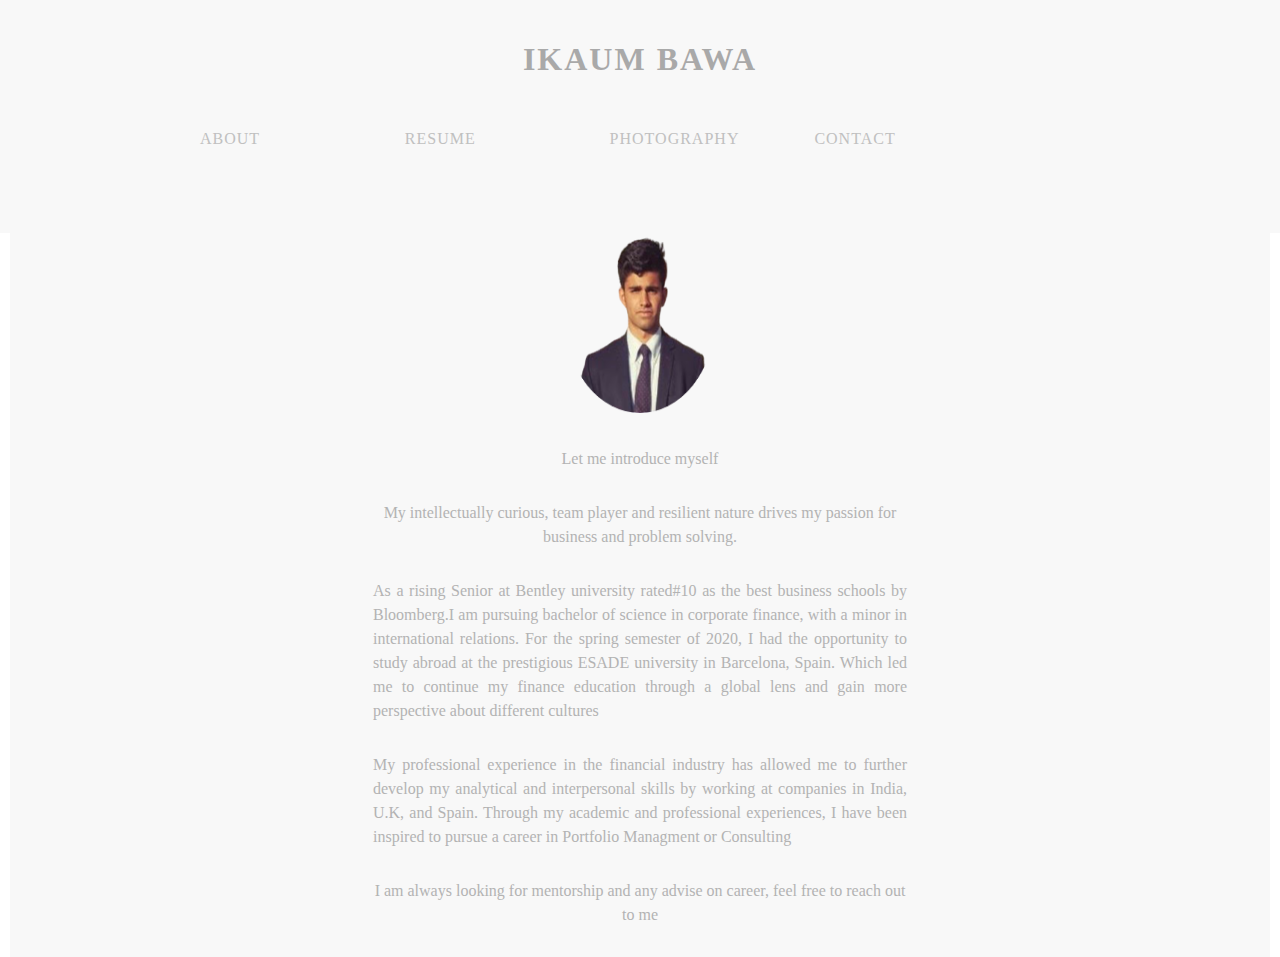
==== index.html @ ea3fe740 "Update index.html" ====
<!doctype html>
<html>
<head>
<meta charset="utf-8">
<meta http-equiv="X-UA-Compatible" content="IE=edge">
<meta name="viewport" content="width=device-width, user-scalable=no, initial-scale=1.0, maximum-scale=1.0, minimum-scale=1.0"/>
<link rel="stylesheet" href="https://cdnjs.cloudflare.com/ajax/libs/font-awesome/4.7.0/css/font-awesome.min.css">
 <script src="menu.js" type="text/javascript"></script>

<title>Ikaum Bawa | Welcome</title>
<link rel="stylesheet" href="multiColumnTemplate.css"> 
<!-- HTML5 shim and Respond.js for IE8 support of HTML5 elements and media queries -->
<!-- WARNING: Respond.js doesn't work if you view the page via file:// -->
<!--[if lt IE 9]>
      <script src="https://oss.maxcdn.com/html5shiv/3.7.2/html5shiv.min.js"></script>
      <script src="https://oss.maxcdn.com/respond/1.4.2/respond.min.js"></script>
    <![endif]-->
</head>
<body>
<div class="container">
  <header>
    <div class="primary_header">
      <h1 class="title" style="font-family:Verdana"> IKAUM BAWA</h1>
    </div>
    <nav class="secondary_header" id="menu">
      <ul>
       <li><a href="index.html">ABOUT</li>
        <li><a href="Ikaum Bawa.pdf" >RESUME</li>
        <li><a href="photography.html">PHOTOGRAPHY</li>
        <li><a href="contact.html" >CONTACT</li>
      </ul>
    </nav>
  </header>
  <section>
    <h2 class="noDisplay">Main Content</h2>
    <article class="left_article">
      <center>
      <img src="IMG-02-.png" alt="Ikaum" width="150" height="190">
      </center>
      <center>
          <p style="text-align:center">Let me introduce myself</p>
      </center>
      <p style="text-align:center">My intellectually curious, team player and resilient nature drives my passion for business and problem solving.</P>

<P>As a rising Senior at Bentley university rated#10 as the best business schools by Bloomberg.I am pursuing bachelor of science in corporate finance, with a minor in international relations. For the spring semester of 2020, I had the opportunity to study abroad at the prestigious ESADE university in Barcelona, Spain. Which led me to continue my finance education through a global lens and gain more perspective about different cultures</P>

<P>My professional experience in the financial industry has allowed me to further develop my analytical and interpersonal skills by working  at companies in India, U.K, and Spain. Through my academic and professional experiences, I have been inspired to pursue a career in Portfolio Managment or Consulting</P>

        <P style="text-align:center">I am always looking for mentorship and any advise on career, feel free to reach out to me </p>
    </article>
    <aside class="right_article"> </aside>
  </section>

</body>
</html>
---- multiColumnTemplate.css ----
@charset "UTF-8";


.menu_bar {
    display: ;
}

header nav ul {
    overflow: hidden;
    list-style:none;
}


header nav ul li a {
    color: #C0C0C0;
    padding:0px;
	padding-left: 200px;
    display: block;
    text-decoration: none;
}

header nav ul li a:hover {
    background: #F8F8F8
}

section {
    padding: 10px;
}

@media screen  and (max-width:800px) {
    header nav {
        width:80%;
        height:100%;
        margin:0;
    }
	
header nav ul li {
    display: block;
    float: none;
    border-bottom:1px solid rgba(255,255,255, .3);
}



}

 /* Add a black background color to the top navigation */
.topnav {
  background-color: #333;
  overflow: hidden;
}

/* Style the links inside the navigation bar */
.topnav a {
  float: left;
  display: block;
  color: #C0C0C0;
  text-align: center;
  padding: 14px 16px;
  text-decoration: none;
  font-size: 19px;
}

/* Change the color of links on hover */
.topnav a:hover {
  background-color: #F8F8F8;
  color: black;
}

/* Add an active class to highlight the current page */
.topnav a.active {
  background-color: #F8F8F8;
  color: white;
}

/* Hide the link that should open and close the topnav on small screens */
.topnav .icon {
  display: none;
} 


 /* When the screen is less than 600 pixels wide, hide all links, except for the first one ("Home"). Show the link that contains should open and close the topnav (.icon) */
@media screen and (max-width: 600px) {
  .topnav a:not(:first-child) {display: none;}
  .topnav a.icon {
    float: right;
    display: block;
}
  
}

/* The "responsive" class is added to the topnav with JavaScript when the user clicks on the icon. This class makes the topnav look good on small screens (display the links vertically instead of horizontally) */
@media screen and (max-width: 600px) {
  .topnav.responsive {position: relative;}
  .topnav.responsive a.icon {
    position: absolute;
    right: 0;
    top: 0;
  }
  .topnav.responsive a {
    float: none;
    display: block;
    text-align: left;
  }
} 
.container {
    background-color: #F8F8F8;
    width: 100%;
    margin-left: auto;
    margin-right: auto;
    border-bottom-width: 0px;
    padding-left: 0px;
    padding-top: 20px;
    padding-right: 0px;
    padding-bottom: 0px;
}
.row {
    width: 100%;
    margin-top: 0px;
    margin-right: 0px;
    margin-bottom: 0px;
    margin-left: 0px;
    padding-top: 0px;
    padding-right: 0px;
    padding-bottom: 0px;
    padding-left: 0px;
    display: inline-block
}
.row.blockDisplay {
    display: block;
}
.column_half {
    width: 50%;
    float: left;
    margin-top: 0px;
}
.columns {
    width: 25%;
    float: left;
    font-family: "Source Sans Pro";
    color: #F8F8F8;
    line-height: 24px;
    padding-top: 10px;
    padding-bottom: 10px;
    text-align: justify;
    margin-top: 15px;
    margin-bottom: 15px;
    padding-left: 0px;
    padding-right: 0px;
    margin-left: 0px;
    margin-right: 0px;
}
.row .columns p {
    padding-left: 10%;
    padding-right: 10%;
}
.container .columns h4 {
    text-align: center;
    color: #A9A9A9;
}

.secondary_header {
    width: 100%;
    padding-top: 30px;
    padding-bottom: 50px;
    background-color: #F8F8F8;
    clear: left;
}
.container .secondary_header ul {
    margin-top: 0%;
    margin-right: auto;
    margin-bottom: 0px;
    margin-left: auto;
    padding-top: 0px;
    padding-right: 0px;
    padding-bottom: 15px;
    padding-left: 0px;
    width: 100%;
}
.secondary_header ul li {
    list-style: none;
    float: left;
    margin-right: auto;
    margin-top: 0px;
    font-family: "Source Sans Pro";
    font-weight: normal;
    color: ;
    letter-spacing: 1px;
    margin-left: auto;
    text-align: center;
    width: 16%;
    transition: all 0.3s linear;
}
.secondary_header ul li:hover {
    color: #717070;
}
.left_article {
    background-color: #F8F8F8;
    width: 100%;
    float: left;
    font-family: "Source Sans Pro";
    color: 	#A9A9A9;
    padding-bottom: 15px;
}
.noDisplay {
    display: none;
}
.container .left_article h3 {
    padding-left: 5%;
    padding-right: 5%;
    margin-top: 1%;
    color: #7170;
    font-weight: bold;
    text-transform: uppercase;
}
.container .left_article p {
    padding-left: 5%;
    padding-right: 5%;
    text-align: justify;
    line-height: 24px;
    margin-top: 30px;
    margin-bottom: 15px;
    color: #B3B3B3;
}
.right_article {
    width: 40%;
    float: left;
    background-color: #F8F8F8
}
.container .right_article ul {
    margin-top: 0px;
    margin-right: 0px;
    margin-bottom: 0px;
    margin-left: 0px;
    padding-top: 0px;
    padding-right: 0px;
    padding-bottom: 0px;
    padding-left: 0px;
}
.right_article ul li {
    font-family: "Source Sans Pro";
    list-style: none;
    text-align: center;
    background-color: #F8F8F8;
    width: 90%;
    margin-left: auto;
    margin-right: auto;
    margin-top: 10px;
    margin-bottom: 10px;
    padding-top: 15px;
    padding-bottom: 15px;
    color: #F8F8F8;
    font-weight: bold;
    border-radius: 0px;
    transition: all 0.3s linear;
    border-left: 5px solid #717070;
}
.right_article ul li:hover {
    background-color: #717070;
    cursor: pointer;
}
.footer {
    background-color: #717070;
}
.title {
    font-weight: bold;
    font-style: normal;
    font-family: "Source Sans Pro";
    text-align: center;
    color: 	#A9A9A9;
    letter-spacing: 2px;
}
.placeholder {
    /* [disabled]max-width: 400px;
*/
    /* [disabled]max-height: 200px;
*/
    width: 100%;
    padding-top: 30px;
    /* [disabled]padding-left: 19px;
*/
    padding-bottom: 30px;
    height: 100%;
}
.left_half {
    background-color: #52BAD5;
}
.container .column_half.left_half h2 {
    color: #FFFFFF;
    font-family: "Source Sans Pro";
    text-align: center;
}
.right_half {
    background-color: 	#A9A9A9;
    color: #FFFFFF;
    font-family: "Source Sans Pro";
    text-align: center;
    font-weight: bold;
}
.column_title {
    padding-top: 25px;
    padding-bottom: 25px;
}
.copyright {
    text-align: center;
    background-color: #717070;
    color: #FFFFFF;
    text-transform: uppercase;
    font-weight: lighter;
    letter-spacing: 2px;
    border-top-width: 2px;
    font-family: "Source Sans Pro";
}
body {
    margin-top: 0px;
    margin-right: 0px;
    margin-bottom: 0px;
    margin-left: 0px;
}
p {
            margin-left: 300px;
    margin-right:300px;
}
@media (max-width: 320px) {
.secondary_header ul li {
    float: none;
    margin-top: 28px;
    margin-left: 0px;
    width: 100%;
    height:100%
}
.container .secondary_header ul {
    margin-top: 0px;
    margin-right: 0px;
    margin-bottom: 0px;
    margin-left: 0px;
    padding-top: 0px;
    padding-right: 0px;
    padding-bottom: 0px;
    padding-left: 0px;
    height: auto;
    width: 100%;
    text-align: center;
}
.secondary_header {
    margin-top: 0px;
    margin-right: 0px;
    margin-bottom: 0px;
    margin-left: 0px;
    padding-top: 1px;
    padding-bottom: 40px;
}
.left_article {
    width: 100%;
    height: auto;
}
.right_article {
    width: 100%;
    height: auto;
}
.placeholder {
    width: 100%;
    margin-top: 22PX;
    margin-right: 0px;
    margin-bottom: 22PX;
    margin-left: 0px;
    padding-top: 0px;
    padding-right: 0px;
    padding-bottom: 0px;
    padding-left: 0px;
    max-width: 400px;
    max-height: 200px;
    height: auto;
}
.columns {
    width: 100%;
    margin-top: 0px;
    margin-right: 0px;
    margin-bottom: 0px;
    margin-left: 0px;
    padding-top: 0PX;
    padding-right: 0PX;
    padding-bottom: 0PX;
    padding-left: 0PX;
}
.columns p {
    padding-left: 10px;
    padding-right: 10px;
}
.column_half.left_half {
    width: 100%;
}
.column_half.right_half {
    width: 100%;
}
.copyright {
    padding-top: 25px;
    padding-bottom: 0px;
    margin-bottom: 0px;
}
.container .left_article h3 {
    margin-top: 30px;
}
.social .social_icon img {
    width: 80%;
}
.container .secondary_header {
}
}

@media (min-width: 321px) and (max-width: 600px) {
.secondary_header ul li {
    float: none;
    margin-top: 28px;
    margin-left: 0px;
    width: 100%;
}
.container .secondary_header ul {
    margin-top: 0px;
    margin-right: 0px;
    margin-bottom: 0px;
    margin-left: 0px;
    padding-top: 0px;
    padding-right: 0px;
    padding-bottom: 0px;
    padding-left: 0px;
    height: auto;
    width: 100%;
    text-align: center;
}
.secondary_header {
    margin-top: 0px;
    margin-right: 0px;
    margin-bottom: 0px;
    margin-left: 0px;
    padding-top: 1px;
    padding-bottom: 40px;
}
.left_article {
    width: 100%;
    height: auto;
}
.right_article {
    width: 100%;
    height: auto;
    padding-bottom: 25px;
}
.placeholder {
    margin-top: 0px;
    margin-right: 0px;
    margin-bottom: 0px;
    margin-left: 0px;
    padding-top: 0px;
    padding-right: 0px;
    padding-bottom: 0px;
    padding-left: 0px;
    width: 100%;
    max-width: 100%;
    height: auto;
    max-height: 100%;
}
.columns {
    width: 100%;
    margin-top: 6px;
    margin-right: 0px;
    margin-bottom: 6px;
    margin-left: 0px;
    padding-top: 0px;
    padding-right: 0px;
    padding-bottom: 0px;
    padding-left: 0px;
}
.columns p {
    padding-left: 14px;
    padding-right: 14px;
}
.column_half.left_half {
    width: 100%;
}
.column_half.right_half {
    width: 100%;
}
}


@media (min-width: 769px) and (max-width: 1000px) {
.secondary_header {
    overflow: auto;
    padding-top: 30px;
    padding-bottom: 30px;
}
.secondary_header ul li {
    margin-top: 10px;
    margin-right: 7%;
    margin-bottom: 10px;
    margin-left: 7%;
}
.left_article {
    height: auto;
}
.right_article {
    height: auto;
    padding-bottom: 27px;
}
.placeholder {
    width: 100%;
    margin-left: 0px;
    margin-right: 0px;
    padding-left: 0px;
    padding-right: 0px;
}
.columns {
    width: 50%;
    float: left;
    padding-left: 0px;
    padding-top: 0px;
    padding-right: 0px;
    padding-bottom: 0px;
}
.container .columns p {
    padding-left: 25px;
    padding-right: 25px;
}
}

@media (min-width: 1001px) {
}
.thumbnail {
    width: 100px;
    border-radius: 200px;
    height: 100px;
    margin-left: auto;
}
.thumbnail_align {
    text-align: center;
}
.social {
    text-align: center;
    margin-right: 0px;
    margin-bottom: 0px;
    margin-left: 0px;
    width: 100%;
    background-color: #414141;
    clear: both;
    overflow: auto;
}
.social_icon {
    width: 25%;
    text-align: center;
    float: left;
    transition: all 0.3s linear;
    line-height: 0px;
    padding-top: 7px;
}
.container .social .social_icon:hover {
    cursor: pointer;
    opacity: 0.5;
}
#menu {
}
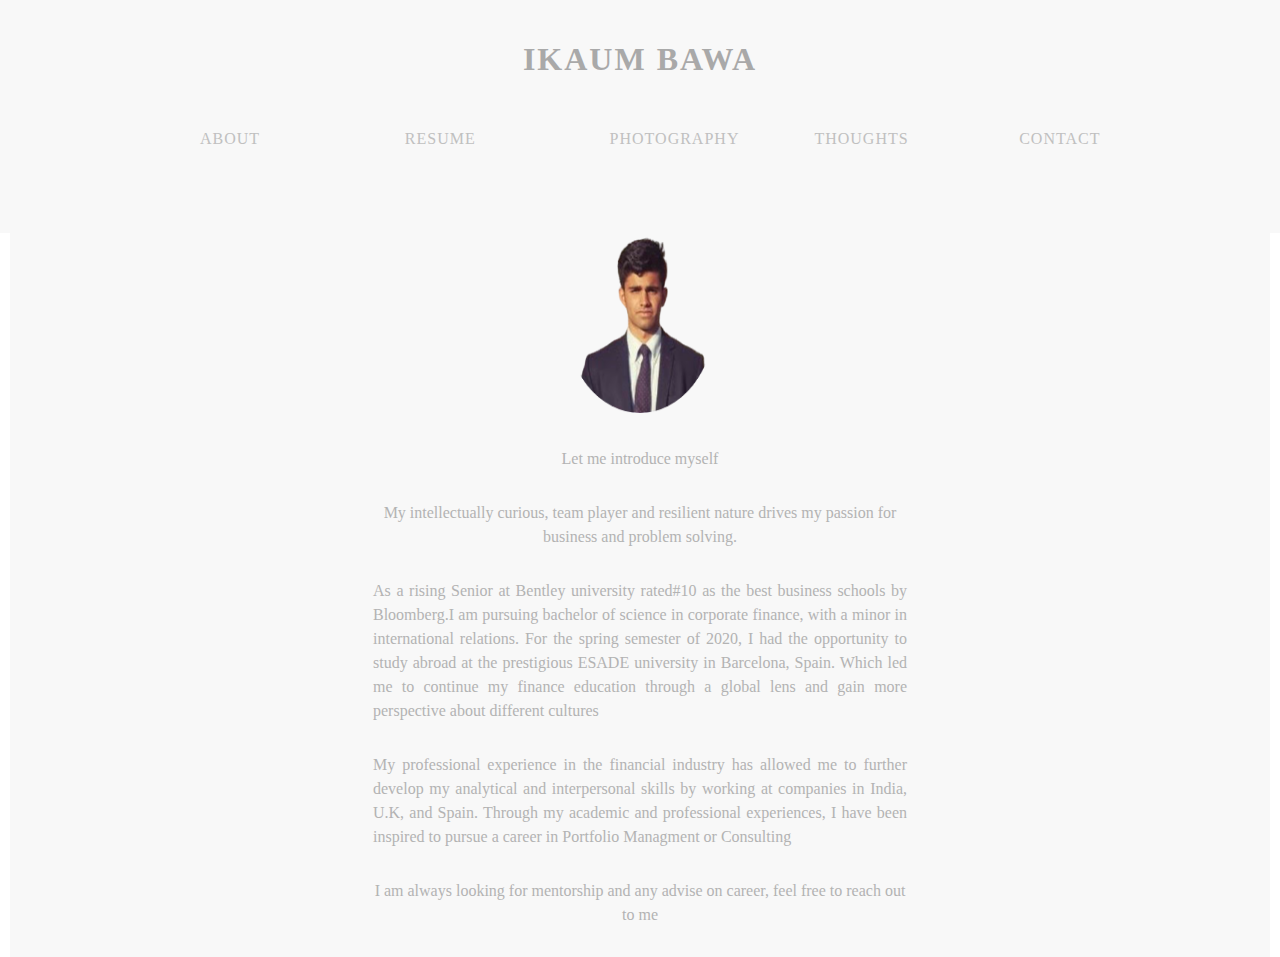
==== commit 5a2c1f56: "Update index.html" ====
--- a/index.html
+++ b/index.html
@@ -27,6 +27,7 @@
        <li><a href="index.html">ABOUT</li>
         <li><a href="Ikaum Bawa.pdf" >RESUME</li>
         <li><a href="photography.html">PHOTOGRAPHY</li>
+          <li><a href="thoughts.html" >THOUGHTS</li>
         <li><a href="contact.html" >CONTACT</li>
       </ul>
     </nav>
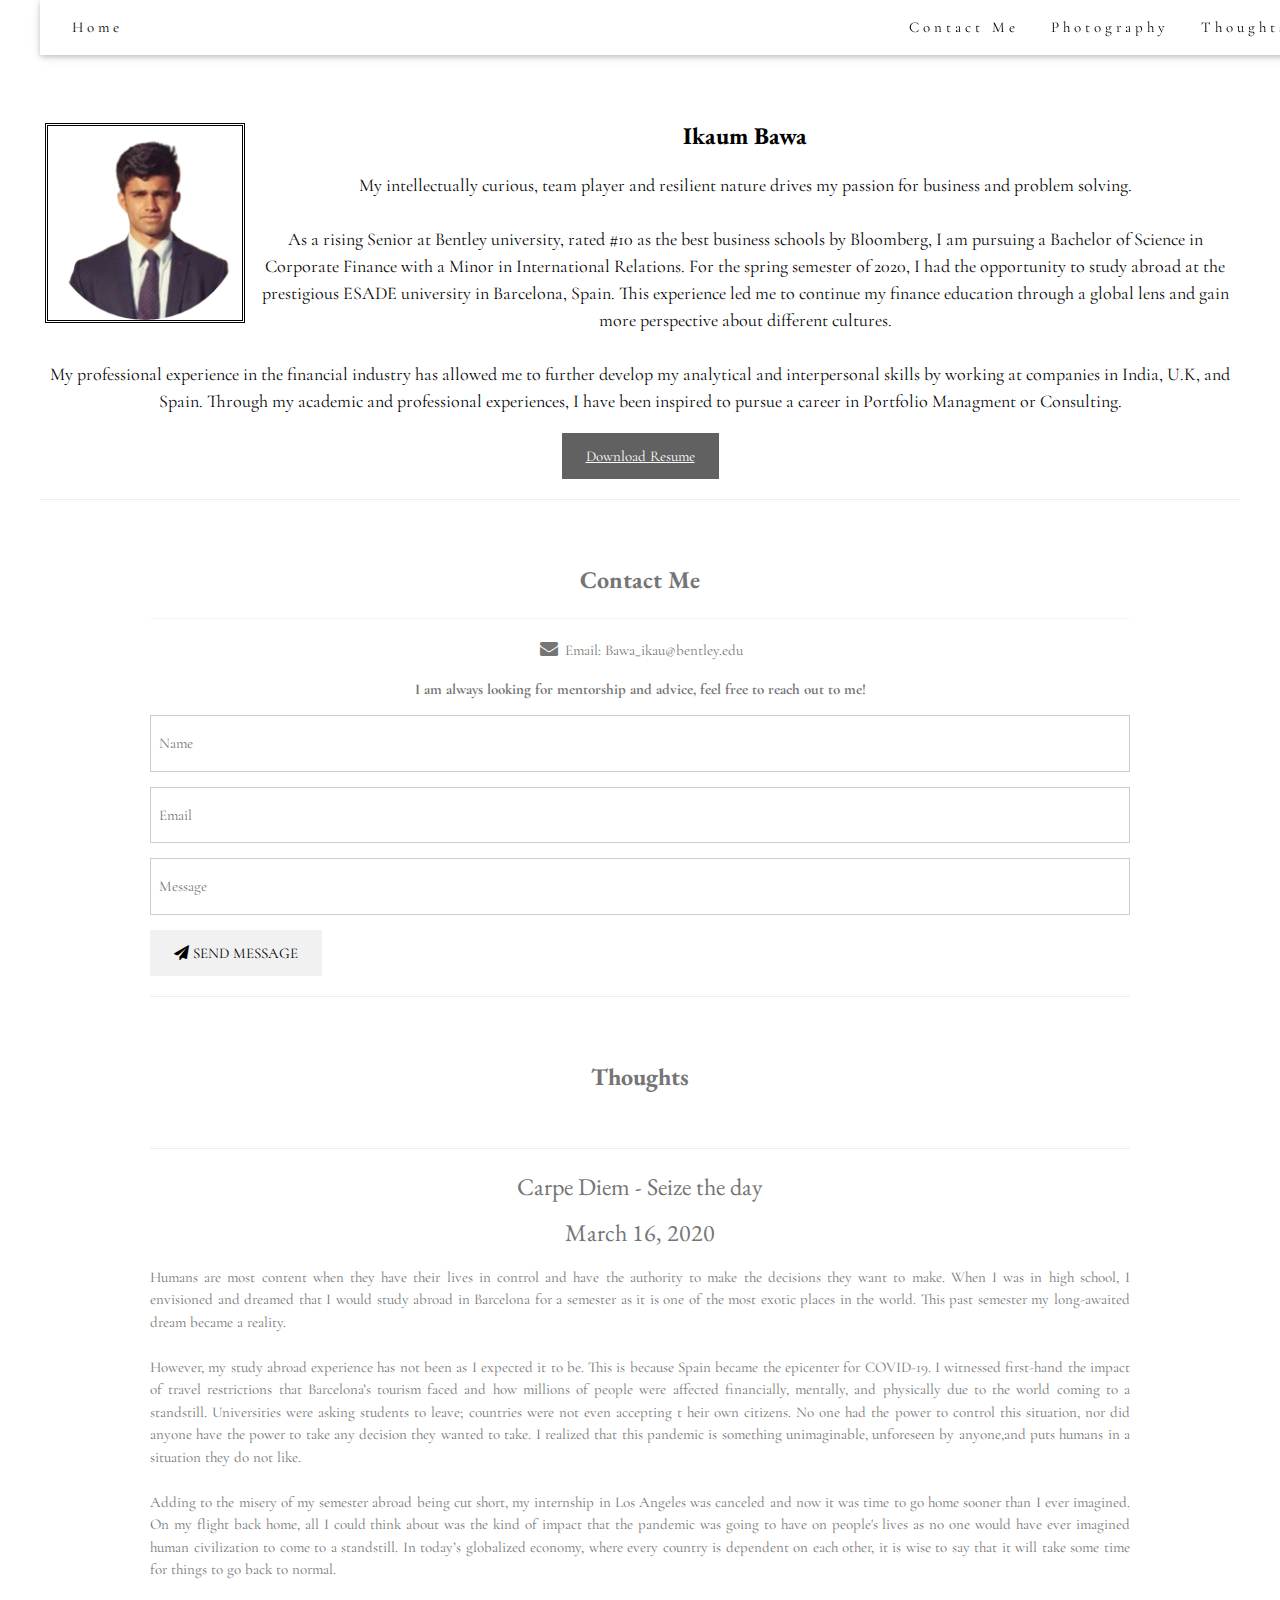
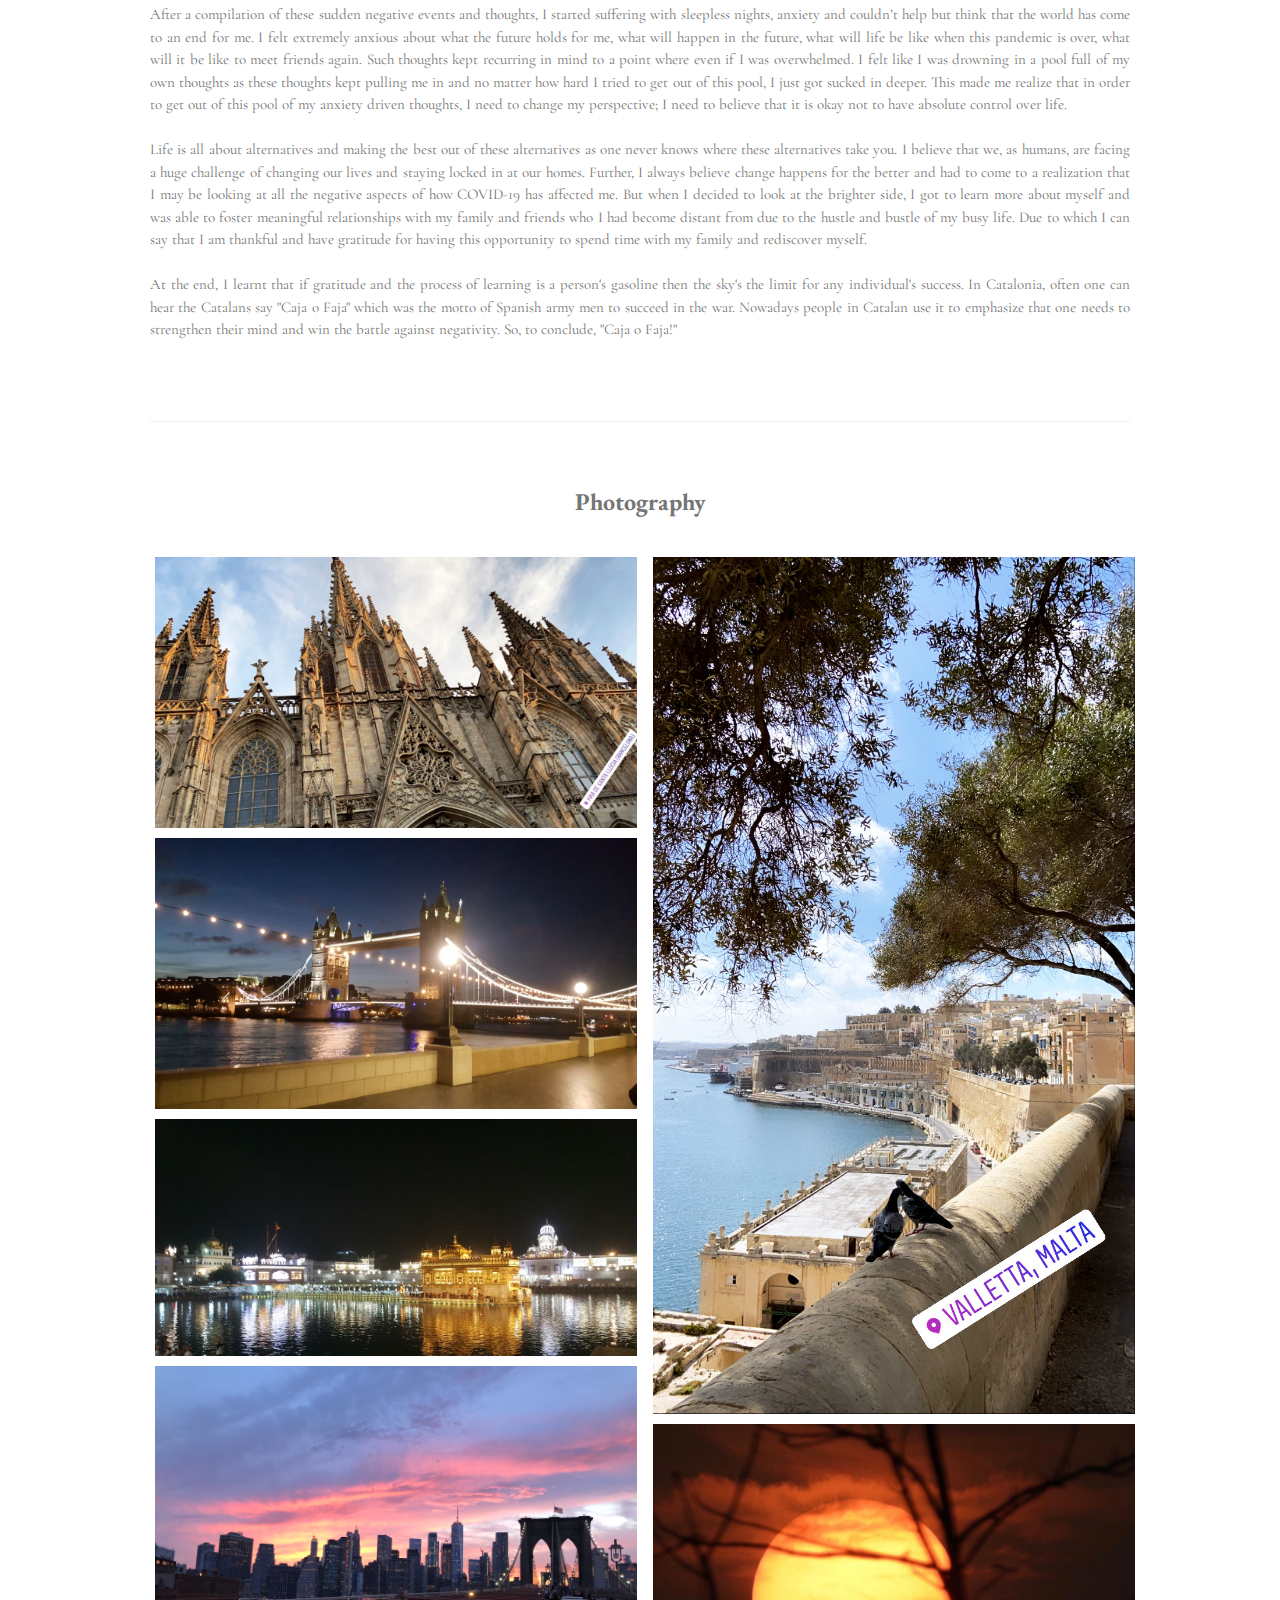
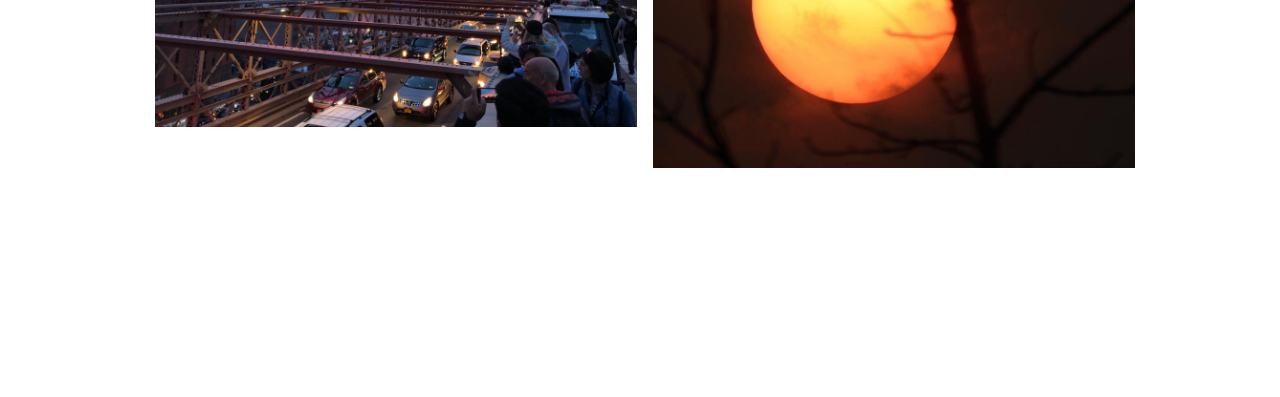
==== commit 086bd92e: "Add files via upload" ====
--- a/index.html
+++ b/index.html
@@ -1,56 +1,181 @@
-<!doctype html>
+﻿<!DOCTYPE html>
 <html>
-<head>
-<meta charset="utf-8">
-<meta http-equiv="X-UA-Compatible" content="IE=edge">
-<meta name="viewport" content="width=device-width, user-scalable=no, initial-scale=1.0, maximum-scale=1.0, minimum-scale=1.0"/>
+<title>Ikaum Bawa</title>
+<meta charset="UTF-8">
+<meta name="viewport" content="width=device-width, initial-scale=1">
+<link rel="stylesheet" href="w3.css">
+<link href="images/Profile.png" rel="shortcut icon" type="image/png">
+<link rel="stylesheet" href="font-awesome.min.css">
+<link href="https://fonts.googleapis.com/css?family=Amatic+SC|Cormorant+Garamond|EB+Garamond|Nanum+Myeongjo|Simonetta&display=swap" rel="stylesheet">
+<link rel="stylesheet" href="https://www.w3schools.com/w3css/4/w3.css">
 <link rel="stylesheet" href="https://cdnjs.cloudflare.com/ajax/libs/font-awesome/4.7.0/css/font-awesome.min.css">
  <script src="menu.js" type="text/javascript"></script>
 
-<title>Ikaum Bawa | Welcome</title>
-<link rel="stylesheet" href="multiColumnTemplate.css"> 
-<!-- HTML5 shim and Respond.js for IE8 support of HTML5 elements and media queries -->
-<!-- WARNING: Respond.js doesn't work if you view the page via file:// -->
-<!--[if lt IE 9]>
-      <script src="https://oss.maxcdn.com/html5shiv/3.7.2/html5shiv.min.js"></script>
-      <script src="https://oss.maxcdn.com/respond/1.4.2/respond.min.js"></script>
-    <![endif]-->
-</head>
+<style>
+	body {
+	font-family: 'Cormorant Garamond', serif;
+}
+	h1,h2,h3,h4,h5,h6  {
+	font-family: 'EB Garamond', serif;
+	font-size:x-large;
+} 
+ 
+body, html {
+  height: 100%;
+  margin: 0;
+  font: 400 15px/1.8 
+  color: #777;
+  margin: 20px;
+  text-algn:center;
+}
+
+img { 
+  float: left;  
+  margin: 5px; 
+} 
+
+.text-center{
+	text-align:center;
+}
+
+.caption {
+  position: absolute;
+  left: 0;
+  top: 50%;
+  width: 100%;
+  text-align: center;
+  color: #000;
+}
+
+
+</style>
 <body>
-<div class="container">
-  <header>
-    <div class="primary_header">
-      <h1 class="title" style="font-family:Verdana"> IKAUM BAWA</h1>
+
+<!-- Navbar (sit on top) -->
+<div class="w3-top">
+  <div class="w3-bar w3-white w3-padding w3-card" style="letter-spacing:4px;">
+    <a href="#home" class="w3-bar-item w3-button">Home</a>
+    <!-- Right-sided navbar links. Hide them on small screens -->
+    <div class="w3-right w3-hide-small">
+      <a href="#contact" class="w3-bar-item w3-button">Contact Me</a>
+      <a href="#photography" class="w3-bar-item w3-button">Photography</a>
+      <a href="#thoughts" class="w3-bar-item w3-button">Thoughts</a>
+
     </div>
-    <nav class="secondary_header" id="menu">
-      <ul>
-       <li><a href="index.html">ABOUT</li>
-        <li><a href="Ikaum Bawa.pdf" >RESUME</li>
-        <li><a href="photography.html">PHOTOGRAPHY</li>
-          <li><a href="thoughts.html" >THOUGHTS</li>
-        <li><a href="contact.html" >CONTACT</li>
-      </ul>
-    </nav>
-  </header>
-  <section>
-    <h2 class="noDisplay">Main Content</h2>
-    <article class="left_article">
-      <center>
-      <img src="IMG-02-.png" alt="Ikaum" width="150" height="190">
-      </center>
-      <center>
-          <p style="text-align:center">Let me introduce myself</p>
-      </center>
-      <p style="text-align:center">My intellectually curious, team player and resilient nature drives my passion for business and problem solving.</P>
+  </div>
+</div>
 
-<P>As a rising Senior at Bentley university rated#10 as the best business schools by Bloomberg.I am pursuing bachelor of science in corporate finance, with a minor in international relations. For the spring semester of 2020, I had the opportunity to study abroad at the prestigious ESADE university in Barcelona, Spain. Which led me to continue my finance education through a global lens and gain more perspective about different cultures</P>
+<!-- Page content -->
 
-<P>My professional experience in the financial industry has allowed me to further develop my analytical and interpersonal skills by working  at companies in India, U.K, and Spain. Through my academic and professional experiences, I have been inspired to pursue a career in Portfolio Managment or Consulting</P>
+<!-- About Section -->
+<br><br><br>
+ <div class="square" id="home">
+ 		<div>
+     <img src="images/Profile.png" alt="Profile" width="200" height="200"
+     		style="border:3.5px solid black; border-style: double">
+    </div>
 
-        <P style="text-align:center">I am always looking for mentorship and any advise on career, feel free to reach out to me </p>
-    </article>
-    <aside class="right_article"> </aside>
-  </section>
+      <h3 style="text-align:center"> <b>Ikaum Bawa</b> </h3>
+      <p class="w3-large" style="text-align:center">My intellectually curious, team player and resilient nature drives my passion for business and problem solving.<br><br>
+		As a rising Senior at Bentley university, rated #10 as the best business schools by Bloomberg, I am pursuing a Bachelor of Science in Corporate Finance 
+		with a Minor in International Relations. For the spring semester of 2020, I had the opportunity to study abroad at the prestigious ESADE university in Barcelona, Spain. 
+		This experience led me to continue my finance education through a global lens and gain more perspective about different cultures. <br><br>
+		My professional experience in the financial industry has allowed me to further develop my analytical and interpersonal skills by working  at companies in India, U.K, 
+		and Spain. Through my academic and professional experiences, I have been inspired to pursue a career in Portfolio Managment or Consulting.</p>
+		</div>
+		<div class="text-center">
+		<button class="w3-button w3-dark-grey w3-padding-large">
+      		<a href="Resume.pdf">Download Resume</a>
+    	</button></div>
+    </div>
+  </div>
+  
+  <hr>
+  
+ <!-- Contact Section -->
+ 
+ <div class="w3-padding-32 w3-content w3-text-grey" id="contact" style="margin-bottom:64px">
+    <h2 style="text-align:center"> <b>Contact Me</b></h2>
+    <hr class="w3-opacity">
+    <div class="w3-section">
+      <p style="text-align:center"><i class="fa fa-envelope fa-fw w3-large"> </i> Email: Bawa_ikau@bentley.edu </p>
+    </div>
+    
+      <p style="text-align:center"> <b>I am always looking for mentorship and advice, feel free to reach out to me!</b></p>
+      <form action="mailto:bawa_ikau@bentley.edu" method="post" enctype="text/plain">
 
+      <p><input class="w3-input w3-padding-16 w3-border" type="text" placeholder="Name" required name="Name"></p>
+      <p><input class="w3-input w3-padding-16 w3-border" type="text" placeholder="Email" required name="Email"></p>
+      <p><input class="w3-input w3-padding-16 w3-border" type="text" placeholder="Message" required name="Message"></p>
+      <p>
+        <button class="w3-button w3-light-grey w3-padding-large" type="submit">
+          <i class="fa fa-paper-plane"></i> SEND MESSAGE
+        </button>
+      </p>
+    </form>	
+    
+<!-- Thoughts Section -->
+ 
+ <hr>
+  <div class="w3-padding-32 w3-content w3-text-grey" id="thoughts" style="margin-bottom:64px">
+    <h2 style="text-align:center"> <b>Thoughts</b></h2> <br>
+    <hr>
+
+ <h2 style="text-align:center">Carpe Diem - Seize the day </h2>
+			<h4 style="text-align:center"> March 16, 2020</h4>
+    
+ <p style="text-align:justify">Humans are most content when they have their lives in control and have the authority to make the decisions they want to make. 
+ When I was in high school, I envisioned and dreamed that I would study abroad in Barcelona for a semester as it is one of the most 
+ exotic places in the world. This past semester my long-awaited dream became a reality. <br><br>
+However, my study abroad experience has not been as I expected it to be. This is because Spain became the epicenter for COVID-19. 
+I witnessed first-hand the impact of travel restrictions that Barcelona’s tourism faced and how millions of people were affected financially, 
+mentally, and physically due to the world coming to a standstill. Universities were asking students to leave; countries were not even accepting t
+heir own citizens. No one had the power to control this situation, nor did anyone have the power to take any decision they wanted to take. I realized 
+that this pandemic is something unimaginable, unforeseen by anyone,and puts humans in a situation they do not like.  <br><br>
+Adding to the misery of my semester abroad being cut short, my internship in Los Angeles was canceled and now it was time to go home sooner than I ever 
+imagined. On my flight back home, all I could think about was the kind of impact that the pandemic was going to have on people's lives as no one would 
+have ever imagined human civilization to come to a standstill. In today’s globalized economy, where every country is dependent on each other, it is wise 
+to say that it will take some time for things to go back to normal.  <br><br>
+After a compilation of these sudden negative events and thoughts, I started suffering with sleepless nights, anxiety and couldn’t help but think that 
+the world has come to an end for me. I felt extremely anxious about what the future holds for me, what will happen in the future, what will life be like 
+when this pandemic is over, what will it be like to meet friends again. Such thoughts kept recurring in mind to a point where even if I was overwhelmed. 
+I felt like I was drowning in a pool full of my own thoughts as these thoughts kept pulling me in and no matter how hard I tried to get out of this pool, 
+I just got sucked in deeper. This made me realize that in order to get out of this pool of my anxiety driven thoughts, I need to change my perspective; I 
+need to believe that it is okay not to have absolute control over life.  <br><br>	  
+Life is all about alternatives and making the best out of these alternatives as one never knows where these alternatives take you. I believe that we, as humans, 
+are facing a huge challenge of changing our lives and staying locked in at our homes. Further, I always believe change happens for the better and had to come to 
+a realization that I may be looking at all the negative aspects of how COVID-19 has affected me. But when I decided to look at the brighter side, I got to learn 
+more about myself and was able to foster meaningful relationships with my family and friends who I had become distant from due to the hustle and bustle of my busy 
+life. Due to which I can say that I am thankful and have gratitude for having this opportunity to spend time with my family and rediscover myself.  <br><br>
+At the end, I learnt that if gratitude and the process of learning is a person's gasoline then the sky's the limit for any individual's success. In Catalonia, often 
+one can hear the Catalans say "Caja o Faja" which was the motto of Spanish army men to succeed in the war. Nowadays people in Catalan use it to emphasize that one needs 
+to strengthen their mind and win the battle against negativity. So, to conclude, "Caja o Faja!"</p> <br><br>
+
+
+ <!-- Photography Section -->
+ 
+ <hr>
+  <div class="w3-padding-32 w3-content w3-text-grey" id="photography" style="margin-bottom:64px">
+    <h2 style="text-align:center"> <b>Photography</b></h2> <br>
+
+    <!-- Grid for photos -->
+    <div class="w3-row-padding" style="margin:0 -16px">
+      <div class="w3-half">
+        <img src="images/cathedral.jpg" style="width:100%">
+        <img src="images/london.jfif" style="width:100%">
+        <img src="images/water.jfif" style="width:100%">
+		<img src="images/NY.jpg" style="width:100%">
+      </div>
+
+      <div class="w3-half">
+        <img src="images/malta.jpg" style="width:100%">
+        <img src="images/sun.jfif" style="width:100%">
+        
+      </div>
+    <!-- End photo grid -->
+    </div>
+    
+    
+ 
 </body>
-</html>
+</html>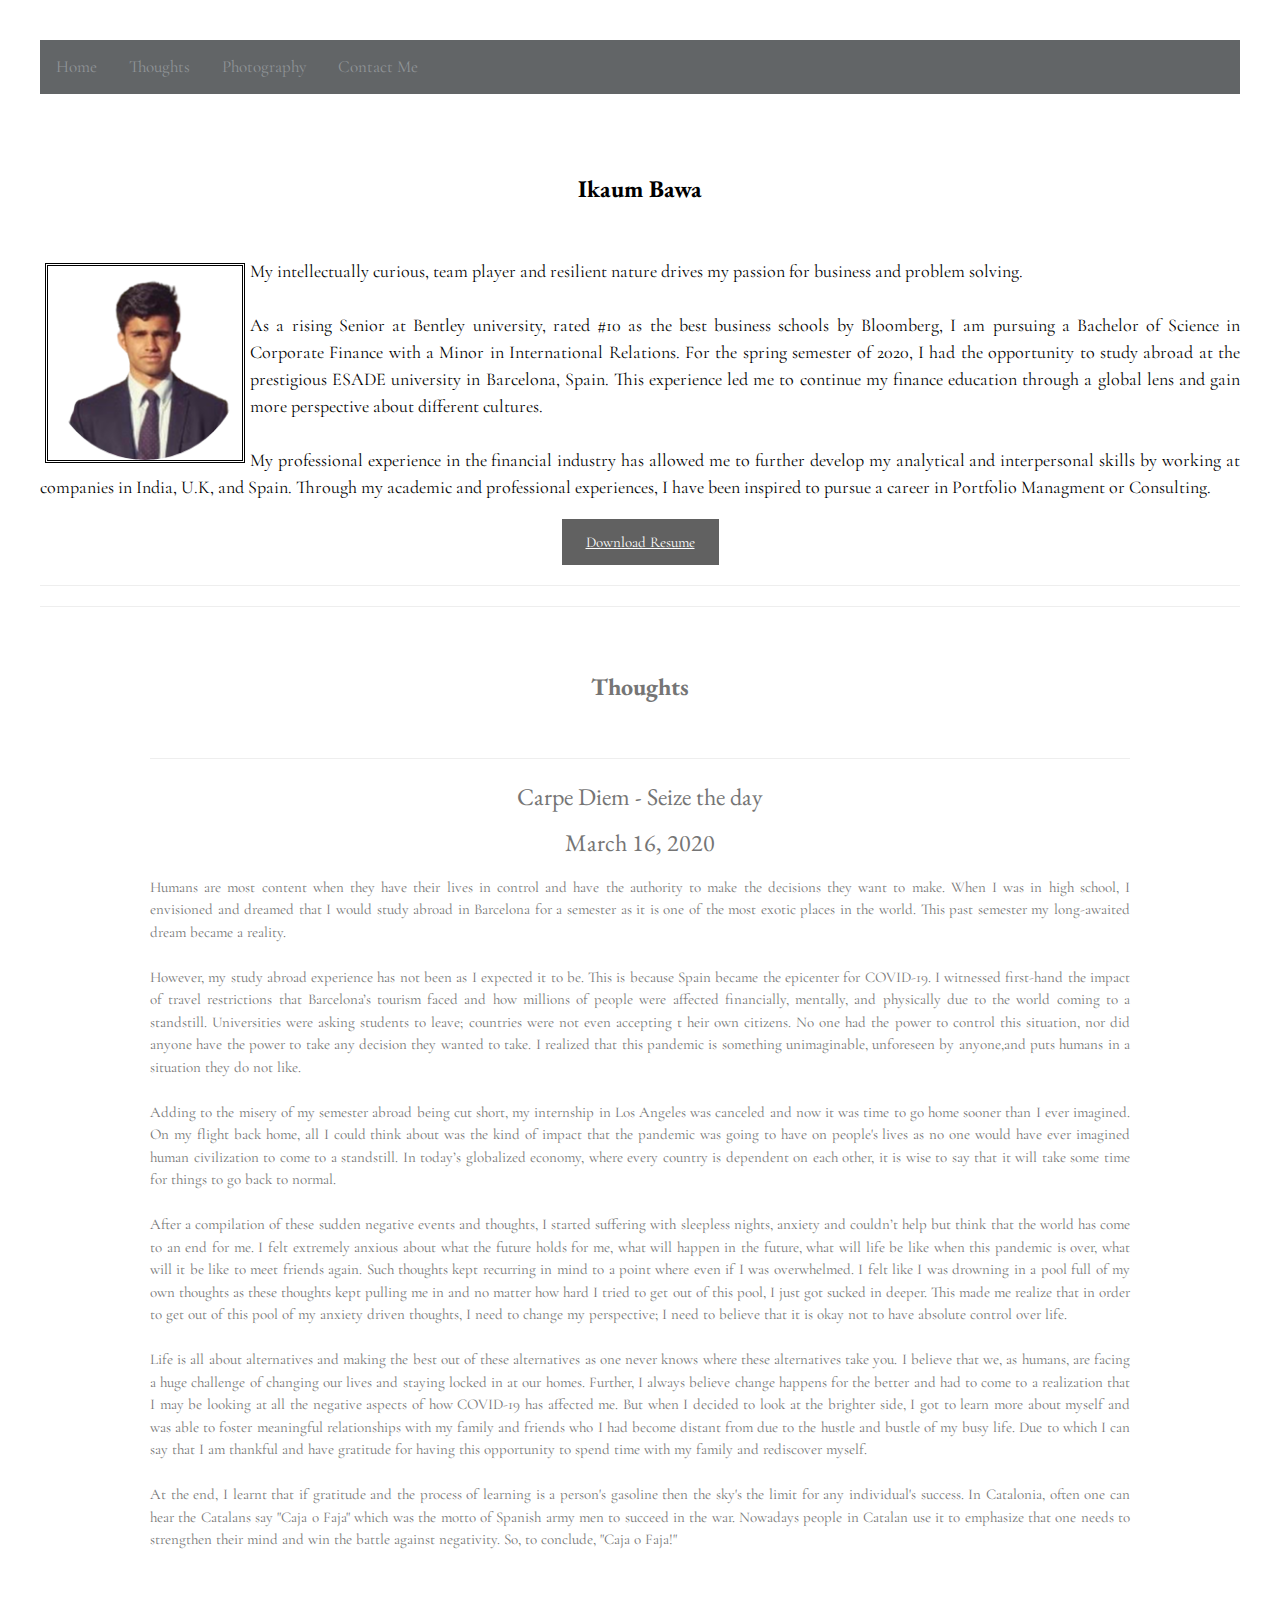
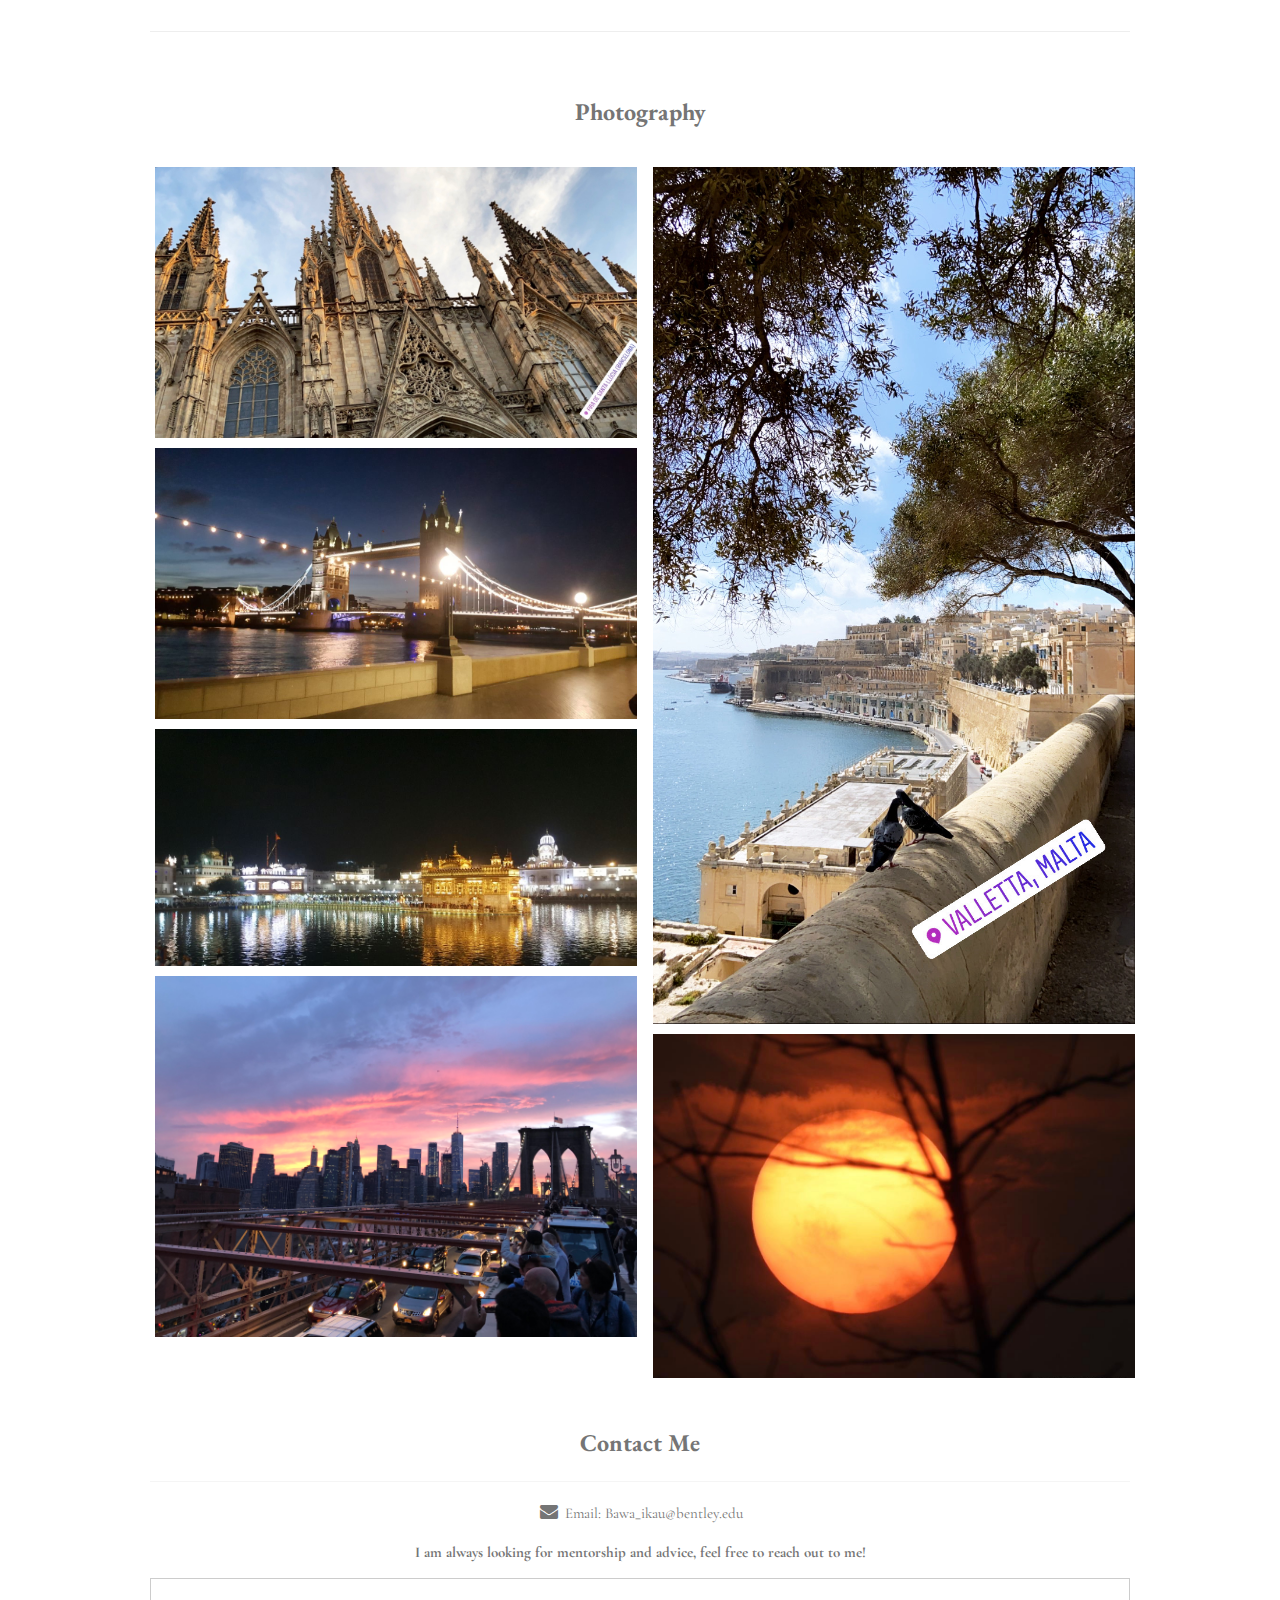
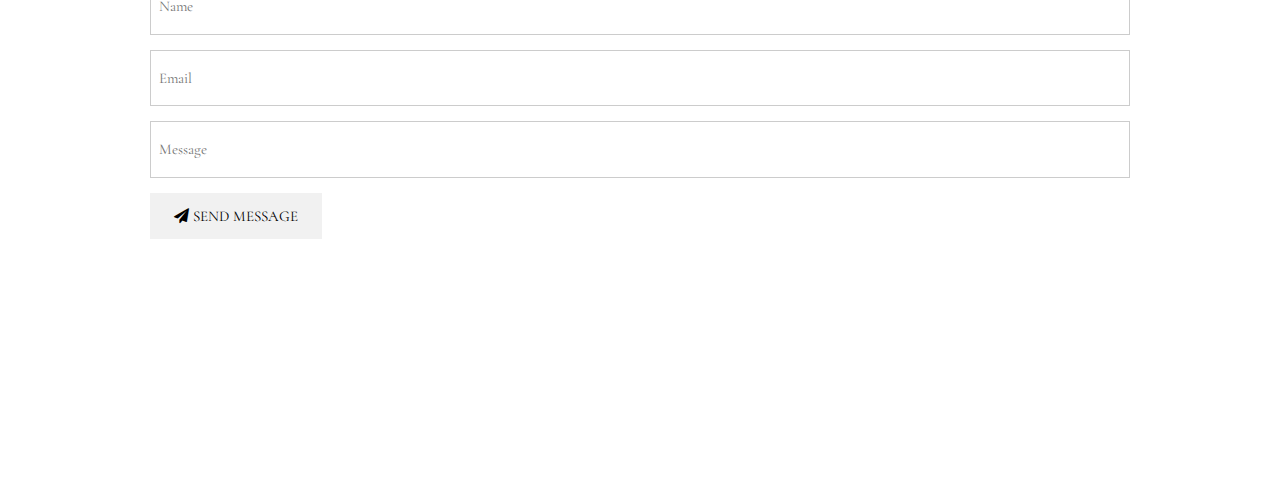
==== commit 579bf874: "Add files via upload" ====
--- a/index.html
+++ b/index.html
@@ -47,36 +47,195 @@
   color: #000;
 }
 
+.topnav {
+  overflow: hidden;
+  background-color: #626567;
+}
+
+.topnav a {
+  float: left;
+  display: block;
+  color: #909497;
+  text-align: center;
+  padding: 14px 16px;
+  text-decoration: none;
+  font-size: 17px;
+}
+
+.active {
+  background-color: #AAB7B8;
+  color: white;
+}
+
+.topnav .icon {
+  display: none;
+}
+
+.dropdown {
+  float: left;
+  overflow: hidden;
+}
+
+.dropdown .dropbtn {
+  font-size: 17px;    
+  border: none;
+  outline: none;
+  color: white;
+  padding: 14px 16px;
+  background-color: inherit;
+  font-family: inherit;
+  margin: 0;
+}
+
+.dropdown-content {
+  display: none;
+  position: absolute;
+  background-color: #909497;
+  min-width: 160px;
+  box-shadow: 0px 8px 16px 0px rgba(0,0,0,0.2);
+  z-index: 1;
+}
+
+.dropdown-content a {
+  float: none;
+  color: black;
+  padding: 12px 16px;
+  text-decoration: none;
+  display: block;
+  text-align: left;
+}
+
+.topnav a:hover, .dropdown:hover .dropbtn {
+  background-color: #555;
+  color: white;
+}
+
+.dropdown-content a:hover {
+  background-color: #ddd;
+  color: black;
+}
+
+.dropdown:hover .dropdown-content {
+  display: block;
+}
+
+@media screen and (max-width: 600px) {
+  .topnav a:not(:first-child), .dropdown .dropbtn {
+    display: none;
+  }
+  .topnav a.icon {
+    float: right;
+    display: block;
+  }
+}
+
+@media screen and (max-width: 600px) {
+  .topnav.responsive {position: relative;}
+  .topnav.responsive .icon {
+    position: absolute;
+    right: 0;
+    top: 0;
+  }
+  .topnav.responsive a {
+    float: none;
+    display: block;
+    text-align: left;
+  }
+  .topnav.responsive .dropdown {float: none;}
+  .topnav.responsive .dropdown-content {position: relative;}
+  .topnav.responsive .dropdown .dropbtn {
+    display: block;
+    width: 100%;
+    text-align: left;
+  }
+}
+
+#myBtn {
+  display: none;
+  position: fixed;
+  bottom: 20px;
+  right: 30px;
+  z-index: 99;
+  font-size: 18px;
+  border: none;
+  outline: none;
+  background-color: #626567;
+  color: white;
+  cursor: pointer;
+  padding: 15px;
+  border-radius: 4px;
+}
+
+#myBtn:hover {
+  background-color: #909497;
+}
 
 </style>
-<body>
-
+
+
+<body><button onclick="topFunction()" id="myBtn" title="Go to top">Top</button>
+
+<script>
+//Get the button
+var mybutton = document.getElementById("myBtn");
+
+// When the user scrolls down 20px from the top of the document, show the button
+window.onscroll = function() {scrollFunction()};
+
+function scrollFunction() {
+  if (document.body.scrollTop > 20 || document.documentElement.scrollTop > 20) {
+    mybutton.style.display = "block";
+  } else {
+    mybutton.style.display = "none";
+  }
+}
+
+// When the user clicks on the button, scroll to the top of the document
+function topFunction() {
+  document.body.scrollTop = 0;
+  document.documentElement.scrollTop = 0;
+}
+</script>
 <!-- Navbar (sit on top) -->
-<div class="w3-top">
-  <div class="w3-bar w3-white w3-padding w3-card" style="letter-spacing:4px;">
-    <a href="#home" class="w3-bar-item w3-button">Home</a>
-    <!-- Right-sided navbar links. Hide them on small screens -->
-    <div class="w3-right w3-hide-small">
-      <a href="#contact" class="w3-bar-item w3-button">Contact Me</a>
-      <a href="#photography" class="w3-bar-item w3-button">Photography</a>
-      <a href="#thoughts" class="w3-bar-item w3-button">Thoughts</a>
-
-    </div>
-  </div>
+<div class="topnav" id="myTopnav">
+  <a href="#home" >Home</a>
+  <a href="#thoughts">Thoughts</a>
+  <a href="#photography">Photography</a>
+  <a href="#contact">Contact Me</a>
+  <div class="dropdown">
+   
+ 
+  </div> 
+  <a href="javascript:void(0);" style="font-size:15px;" class="icon" onclick="myFunction()">&#9776;</a>
 </div>
 
+<script>
+function myFunction() {
+  var x = document.getElementById("myTopnav");
+  if (x.className === "topnav") {
+    x.className += " responsive";
+  } else {
+    x.className = "topnav";
+  }
+}
+</script>
 <!-- Page content -->
 
+<header>
+<br><br><br>
+      <h1 style="text-align:center"> <b>Ikaum Bawa</b> </h1>
+
+</header>
+
 <!-- About Section -->
-<br><br><br>
+<br>
  <div class="square" id="home">
  		<div>
      <img src="images/Profile.png" alt="Profile" width="200" height="200"
      		style="border:3.5px solid black; border-style: double">
     </div>
 
-      <h3 style="text-align:center"> <b>Ikaum Bawa</b> </h3>
-      <p class="w3-large" style="text-align:center">My intellectually curious, team player and resilient nature drives my passion for business and problem solving.<br><br>
+      <p class="w3-large" style="text-align:justify">My intellectually curious, team player and resilient nature drives my passion for business and problem solving.<br><br>
 		As a rising Senior at Bentley university, rated #10 as the best business schools by Bloomberg, I am pursuing a Bachelor of Science in Corporate Finance 
 		with a Minor in International Relations. For the spring semester of 2020, I had the opportunity to study abroad at the prestigious ESADE university in Barcelona, Spain. 
 		This experience led me to continue my finance education through a global lens and gain more perspective about different cultures. <br><br>
@@ -87,32 +246,12 @@
 		<button class="w3-button w3-dark-grey w3-padding-large">
       		<a href="Resume.pdf">Download Resume</a>
     	</button></div>
-    </div>
-  </div>
+
+ 
   
   <hr>
   
- <!-- Contact Section -->
- 
- <div class="w3-padding-32 w3-content w3-text-grey" id="contact" style="margin-bottom:64px">
-    <h2 style="text-align:center"> <b>Contact Me</b></h2>
-    <hr class="w3-opacity">
-    <div class="w3-section">
-      <p style="text-align:center"><i class="fa fa-envelope fa-fw w3-large"> </i> Email: Bawa_ikau@bentley.edu </p>
-    </div>
-    
-      <p style="text-align:center"> <b>I am always looking for mentorship and advice, feel free to reach out to me!</b></p>
-      <form action="mailto:bawa_ikau@bentley.edu" method="post" enctype="text/plain">
-
-      <p><input class="w3-input w3-padding-16 w3-border" type="text" placeholder="Name" required name="Name"></p>
-      <p><input class="w3-input w3-padding-16 w3-border" type="text" placeholder="Email" required name="Email"></p>
-      <p><input class="w3-input w3-padding-16 w3-border" type="text" placeholder="Message" required name="Message"></p>
-      <p>
-        <button class="w3-button w3-light-grey w3-padding-large" type="submit">
-          <i class="fa fa-paper-plane"></i> SEND MESSAGE
-        </button>
-      </p>
-    </form>	
+ 
     
 <!-- Thoughts Section -->
  
@@ -175,7 +314,27 @@
     <!-- End photo grid -->
     </div>
     
+<!-- Contact Section -->
+ 
+ <div class="w3-padding-32 w3-content w3-text-grey" id="contact" style="margin-bottom:64px">
+    <h2 style="text-align:center"> <b>Contact Me</b></h2>
+    <hr class="w3-opacity">
+    <div class="w3-section">
+      <p style="text-align:center"><i class="fa fa-envelope fa-fw w3-large"> </i> Email: Bawa_ikau@bentley.edu </p>
+    </div>
     
+      <p style="text-align:center"> <b>I am always looking for mentorship and advice, feel free to reach out to me!</b></p>
+      <form action="mailto:bawa_ikau@bentley.edu" method="post" enctype="text/plain">
+
+      <p><input class="w3-input w3-padding-16 w3-border" type="text" placeholder="Name" required name="Name"></p>
+      <p><input class="w3-input w3-padding-16 w3-border" type="text" placeholder="Email" required name="Email"></p>
+      <p><input class="w3-input w3-padding-16 w3-border" type="text" placeholder="Message" required name="Message"></p>
+      <p>
+        <button class="w3-button w3-light-grey w3-padding-large" type="submit">
+          <i class="fa fa-paper-plane"></i> SEND MESSAGE
+        </button>
+      </p>
+    </form>	    
  
 </body>
 </html>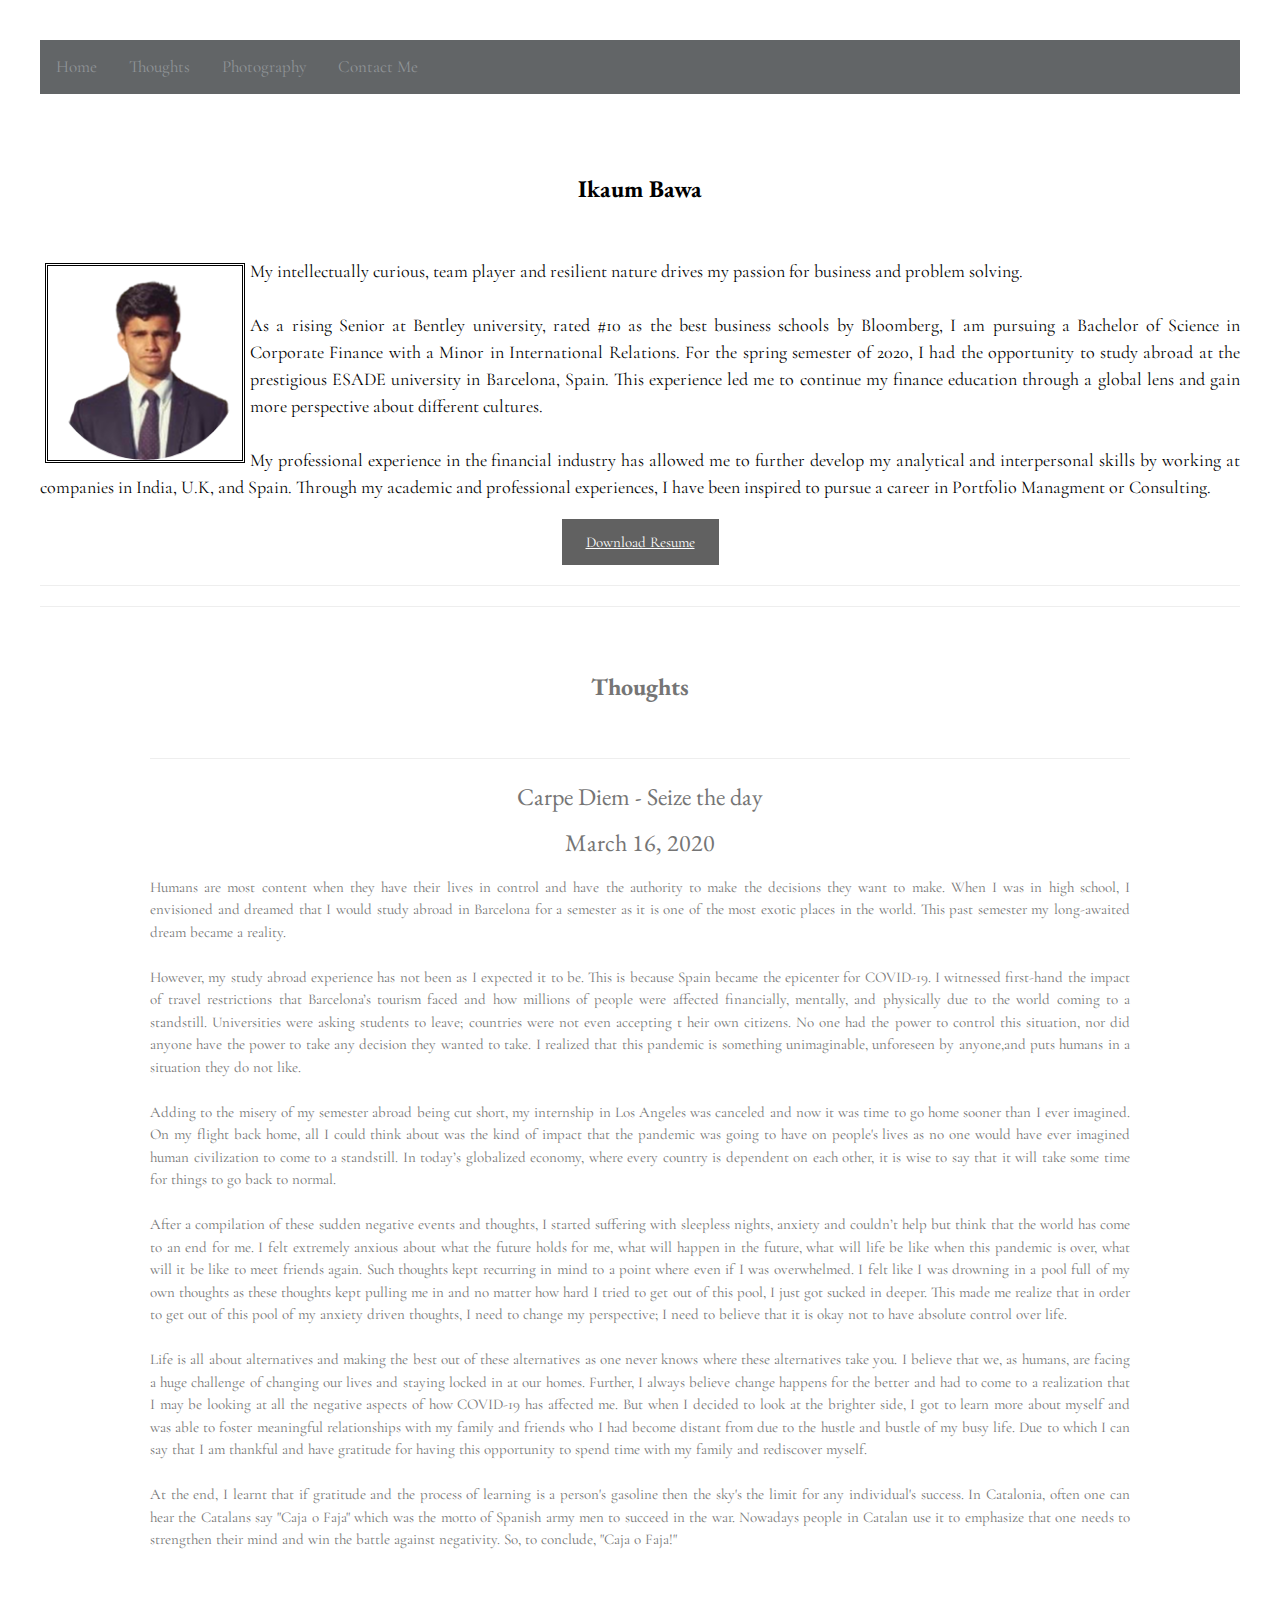
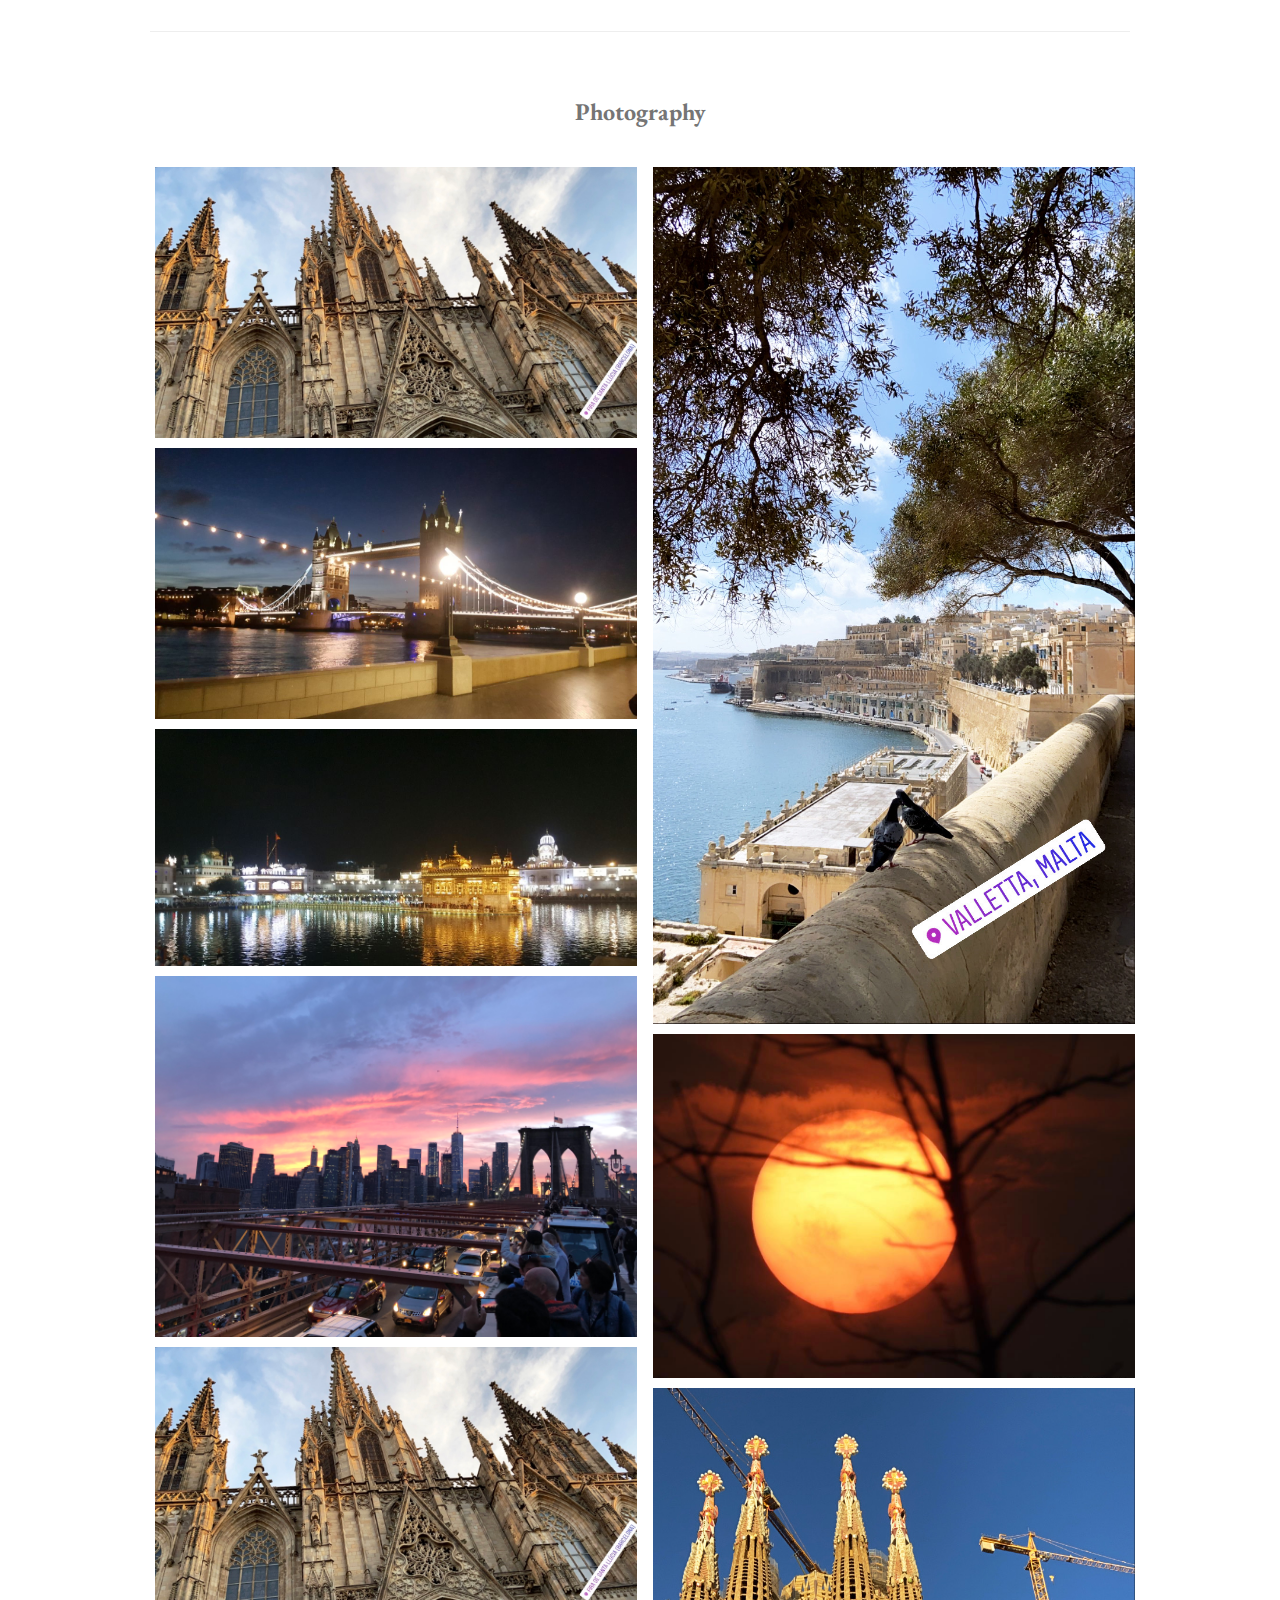
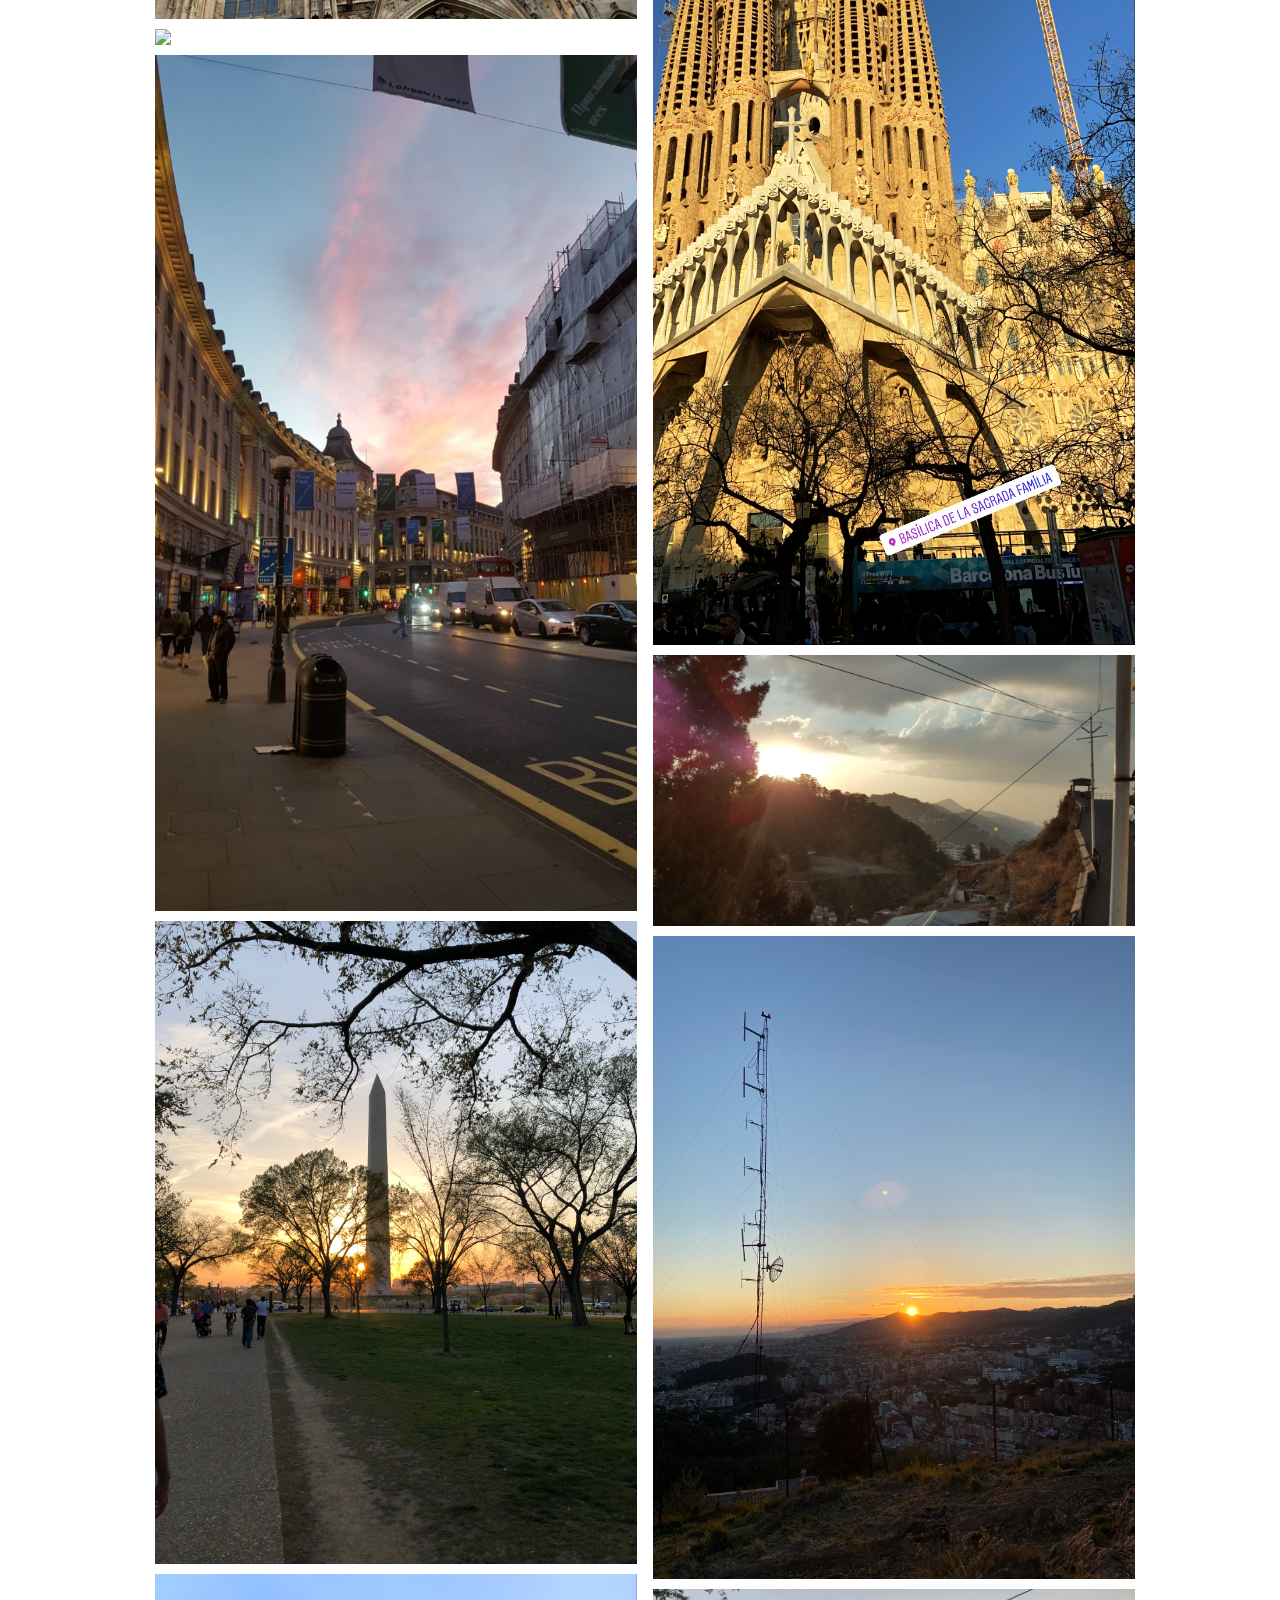
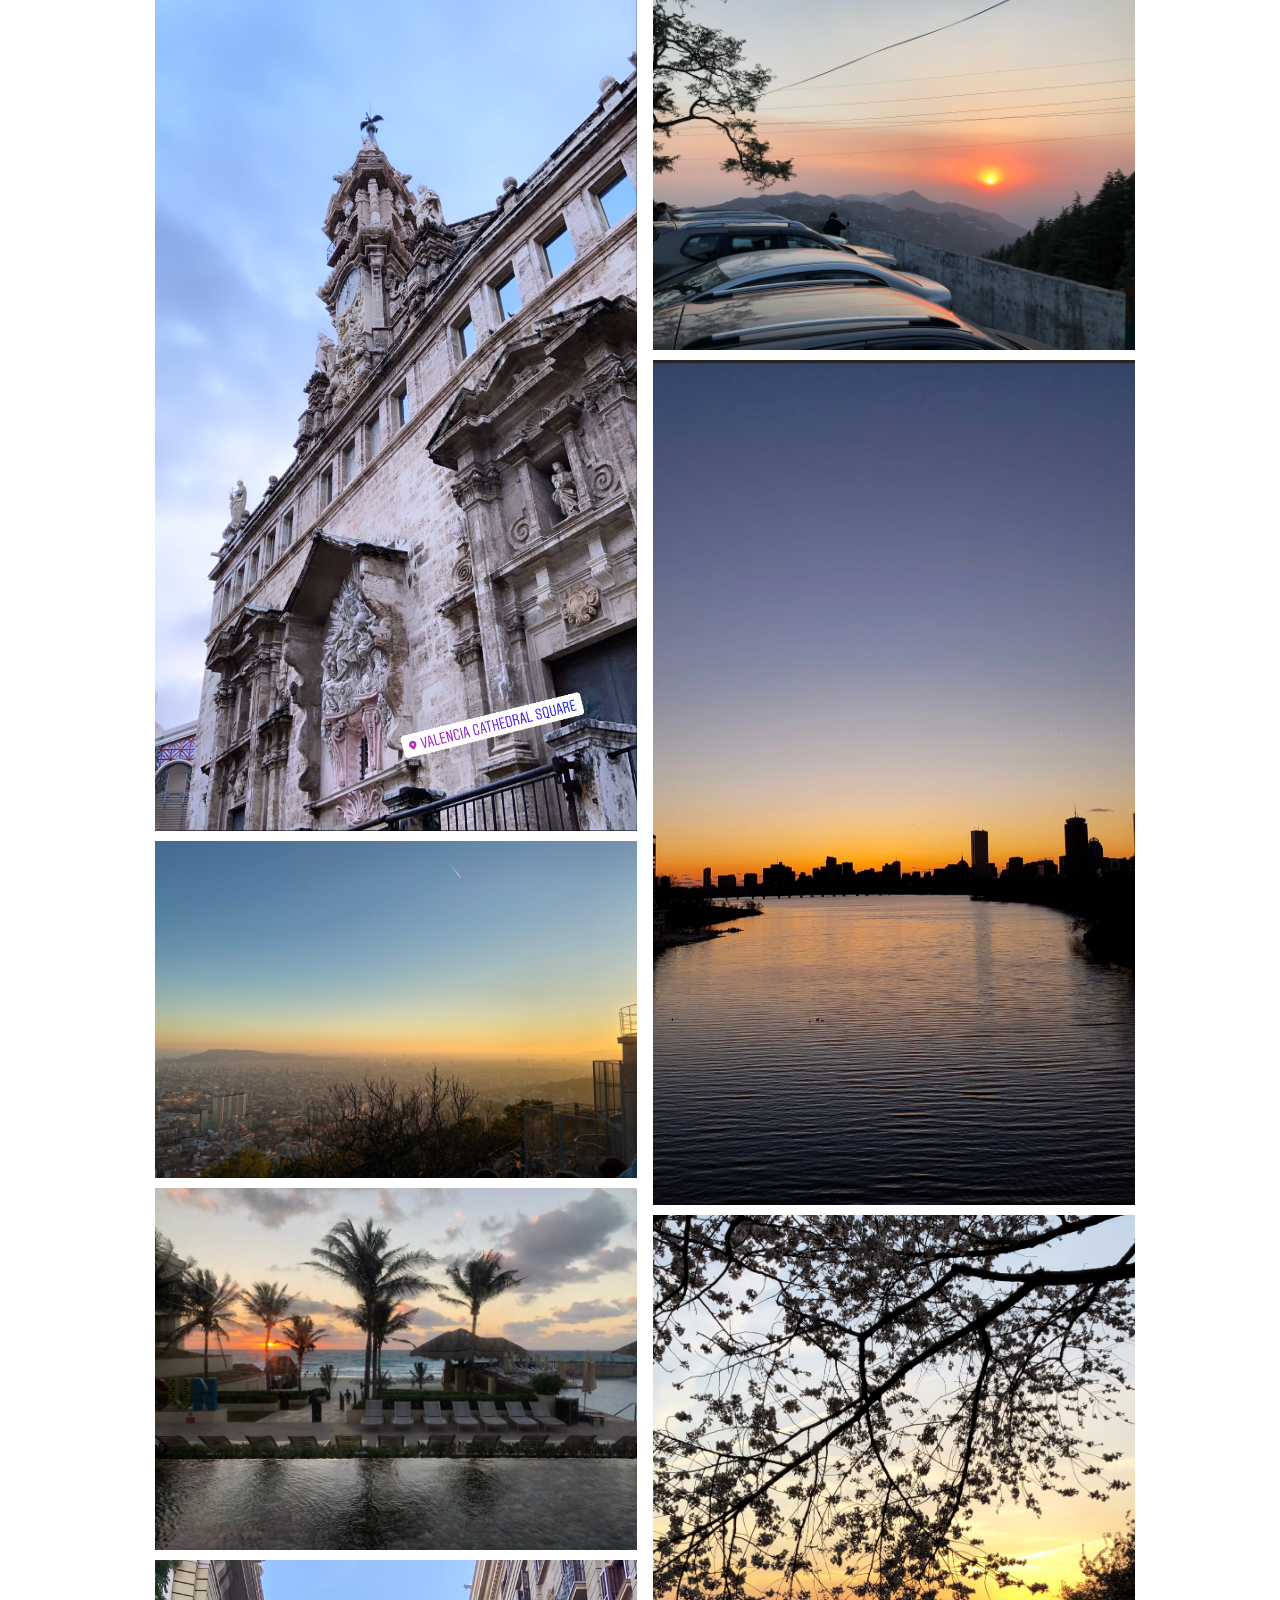
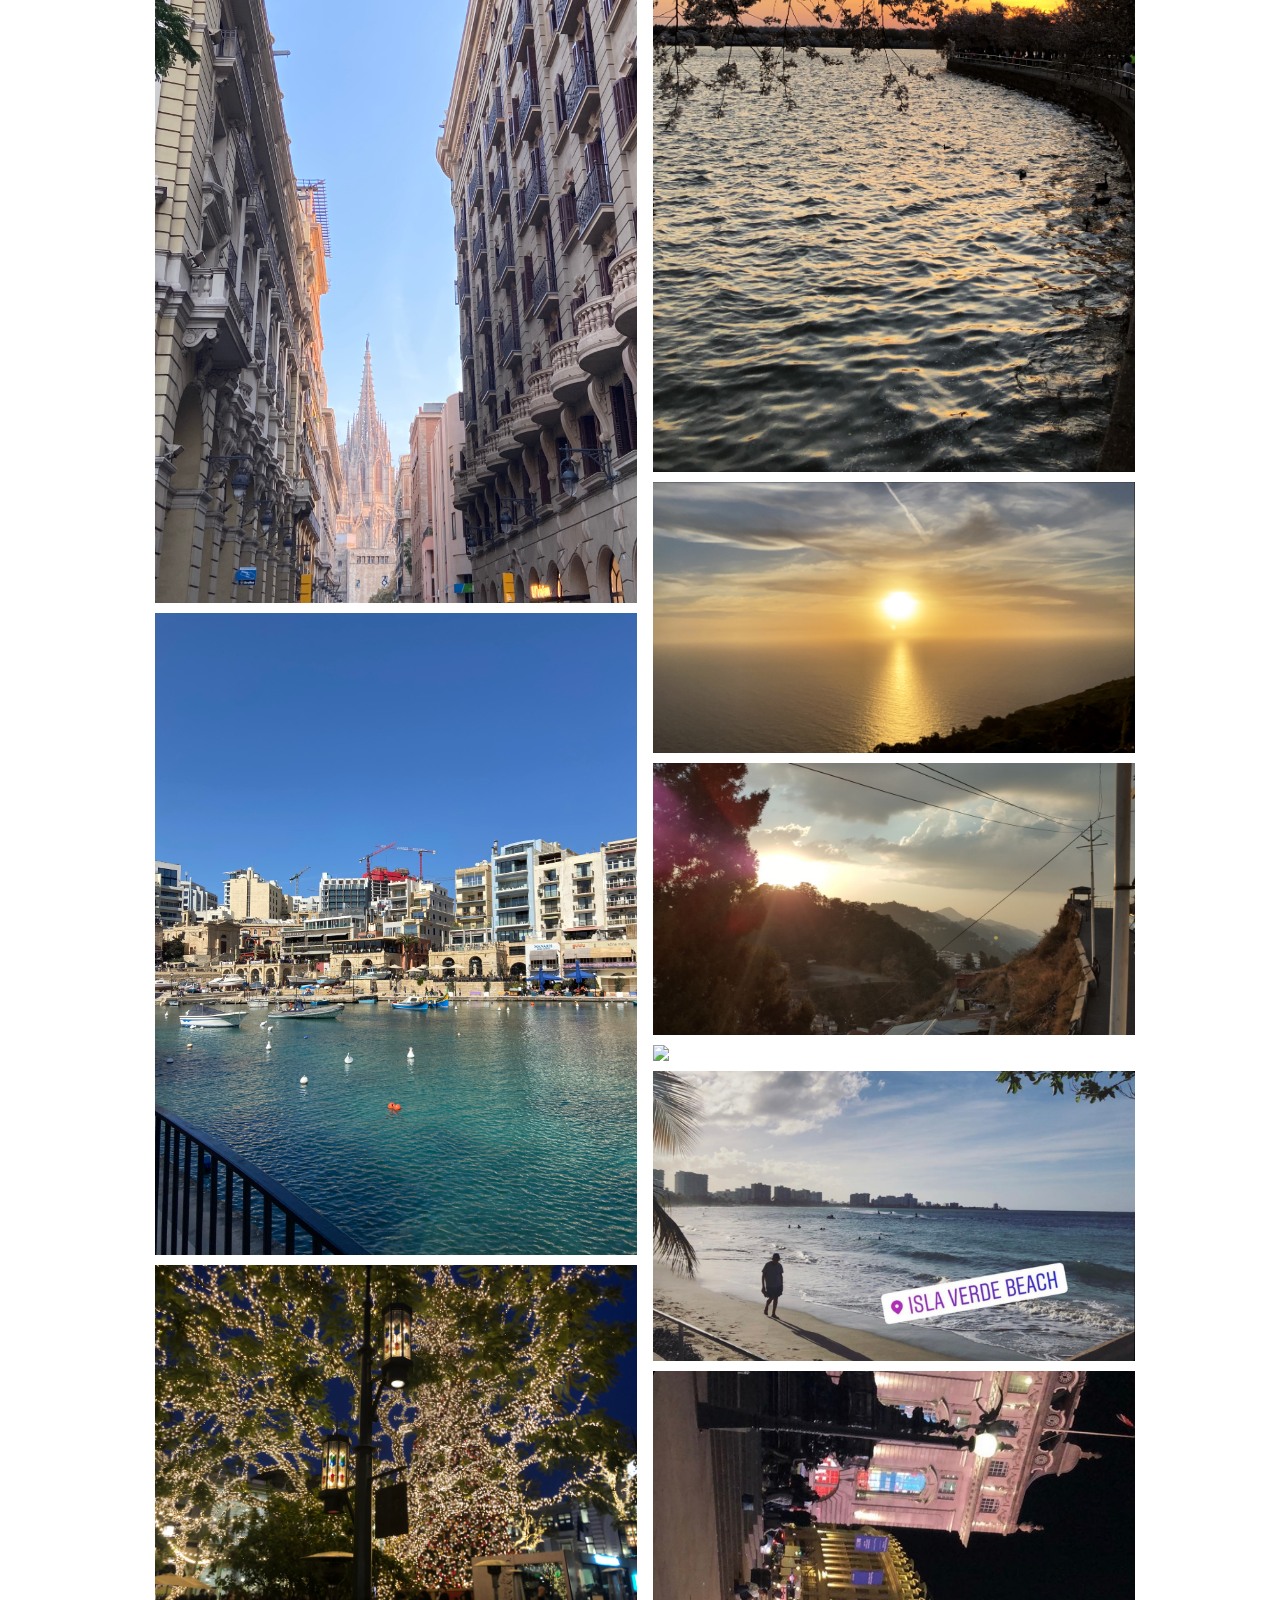
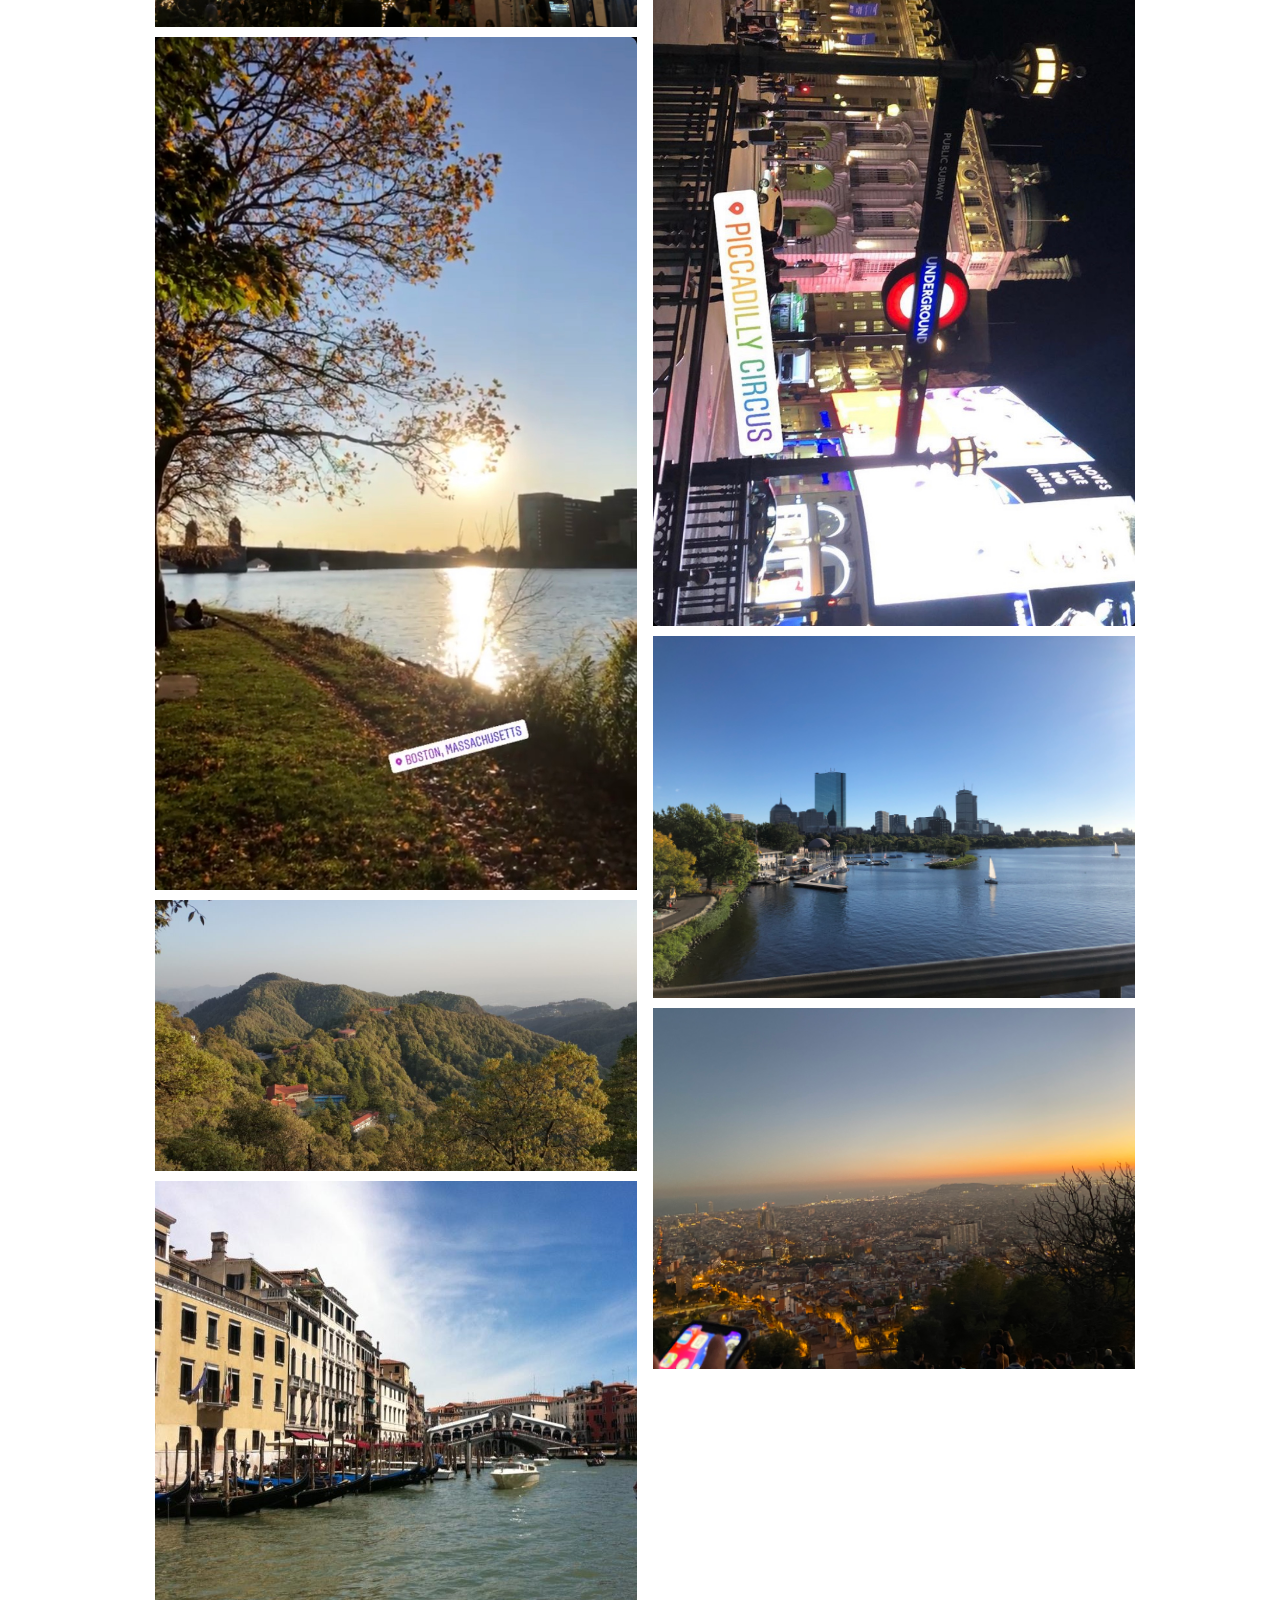
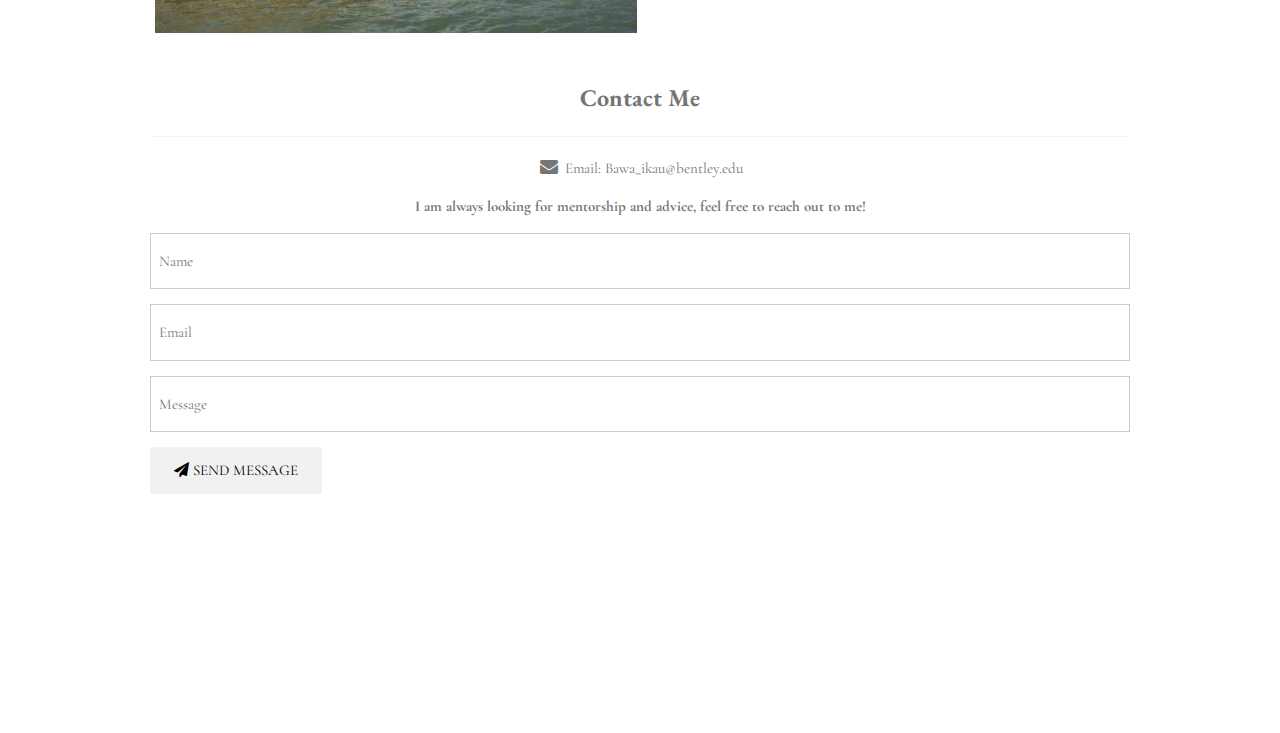
==== commit 10970f34: "Add files via upload" ====
--- a/index.html
+++ b/index.html
@@ -304,11 +304,40 @@
         <img src="images/london.jfif" style="width:100%">
         <img src="images/water.jfif" style="width:100%">
 		<img src="images/NY.jpg" style="width:100%">
+		<img src="images/cathedral.jpg" style="width:100%">
+		<img src="images/chandelier.jpg" style="width:100%">
+		<img src="images/sun3.jfif" style="width:100%">
+		<img src="images/sunset.jpg" style="width:100%">
+		<img src="images/valencia.jfif" style="width:100%">
+		 <img src="images/view.jpg" style="width:100%">
+        <img src="images/view4.jpg" style="width:100%">
+        <img src="images/view3.jpg" style="width:100%">
+        <img src="images/water3.jpg" style="width:100%">
+        <img src="images/lights.jfif" style="width:100%">
+        <img src="images/boston.jpg" style="width:100%">
+        <img src="images/mountain.jfif" style="width:100%">
+        <img src="images/water4.jpg" style="width:100%">
+        
       </div>
 
       <div class="w3-half">
         <img src="images/malta.jpg" style="width:100%">
         <img src="images/sun.jfif" style="width:100%">
+        <img src="images/basilica.jfif" style="width:100%">
+        <img src="images/sky.jfif" style="width:100%">
+        <img src="images/sun2.jpg" style="width:100%">
+        <img src="images/sunrise.jpg" style="width:100%">
+        <img src="images/sunset2.jpg" style="width:100%">
+        <img src="images/trees.jfif" style="width:100%">
+        <img src="images/view4.jfif" style="width:100%">
+        <img src="images/view5.jfif" style="width:100%">
+        <img src="images/washington.png" style="width:100%">
+        <img src="images/isla.jpg" style="width:100%">
+        <img src="images/circus.jpg" style="width:100%">
+        <img src="images/buildings.jpg" style="width:100%">
+        <img src="images/lights2.jpg" style="width:100%">
+       
+        
         
       </div>
     <!-- End photo grid -->
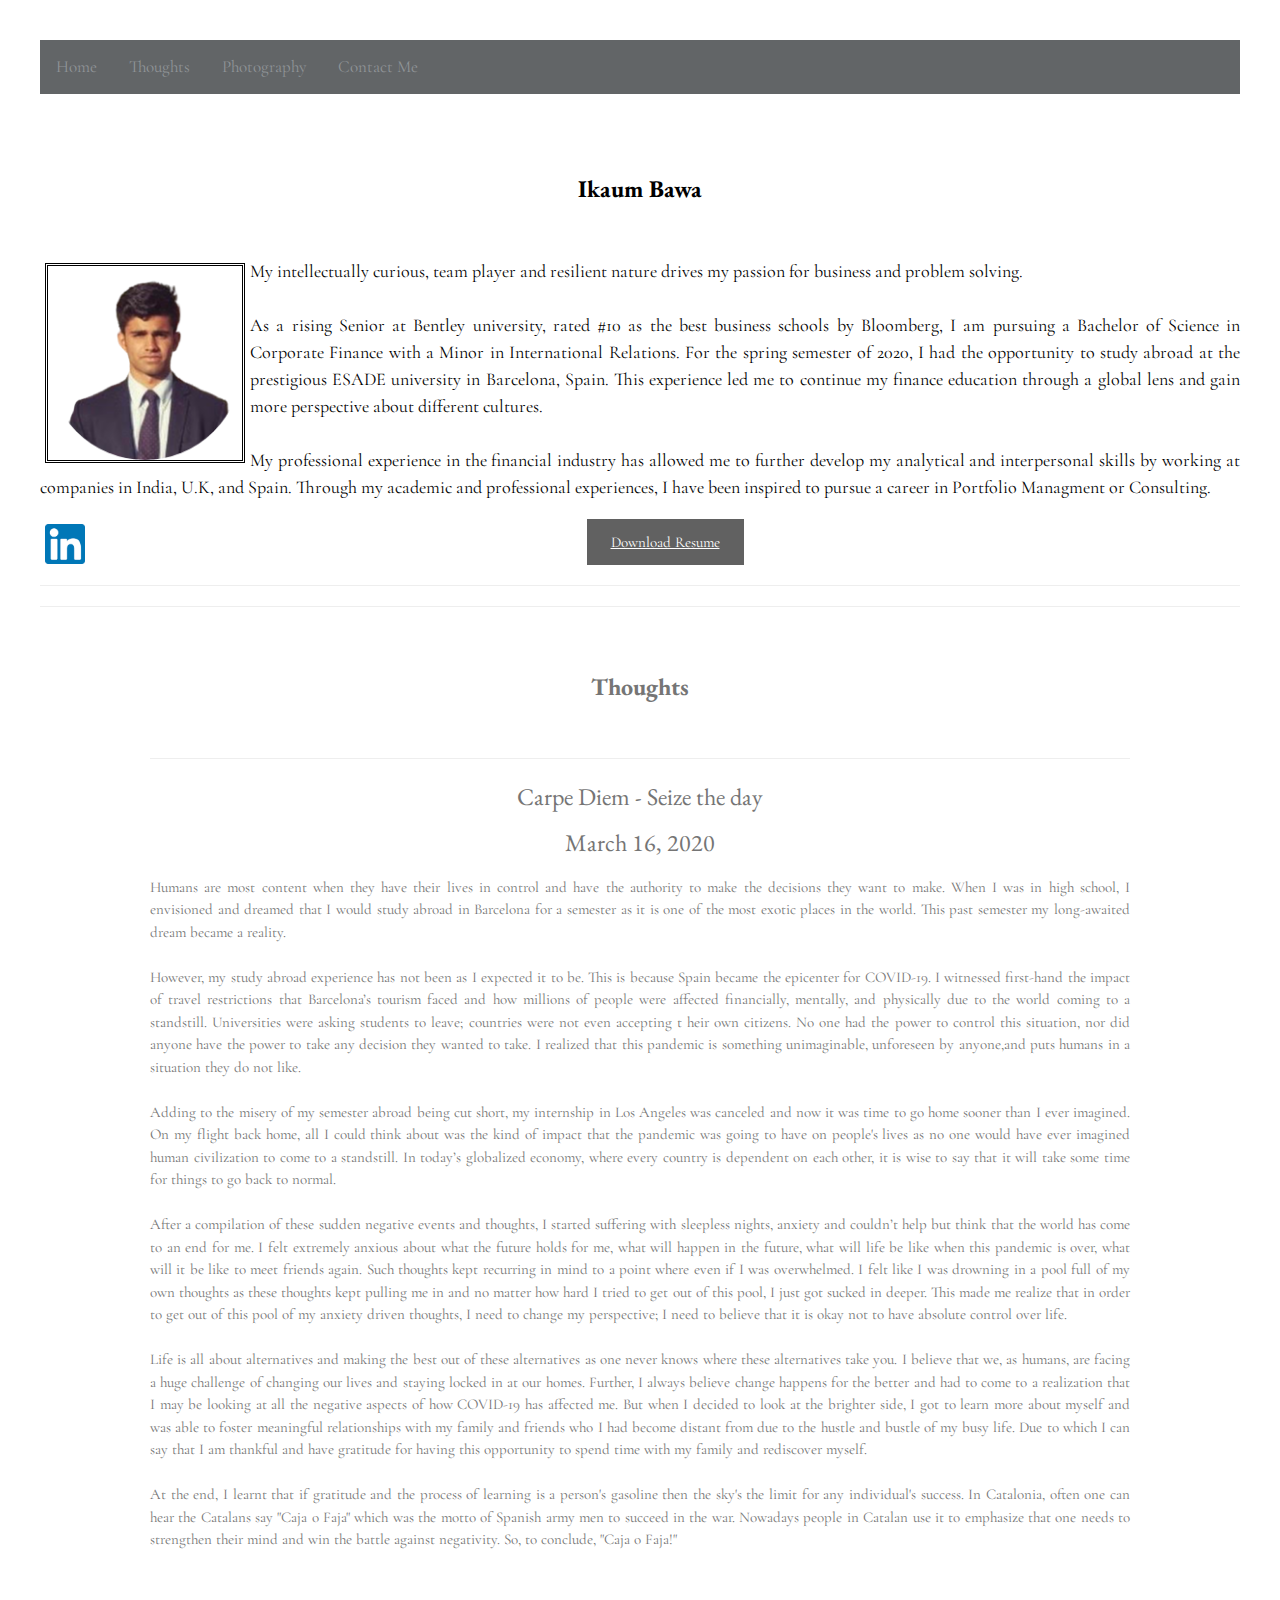
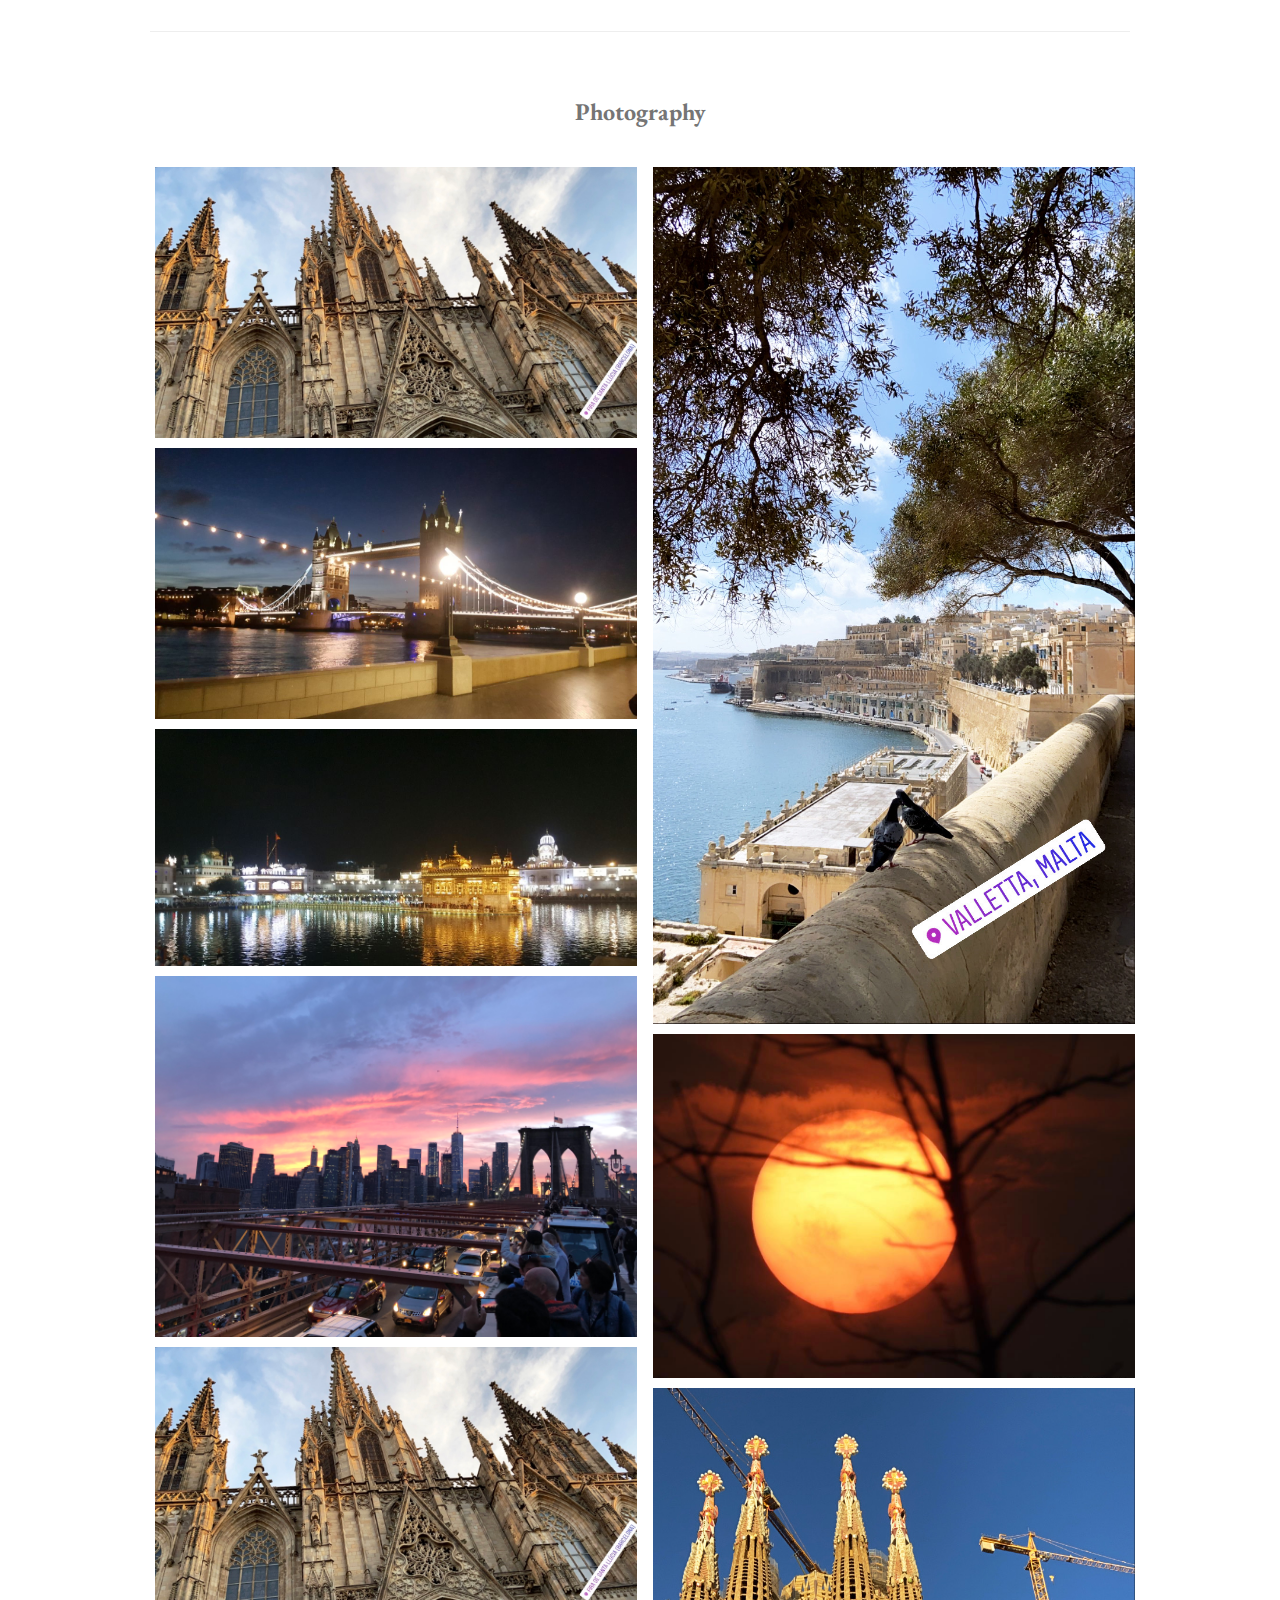
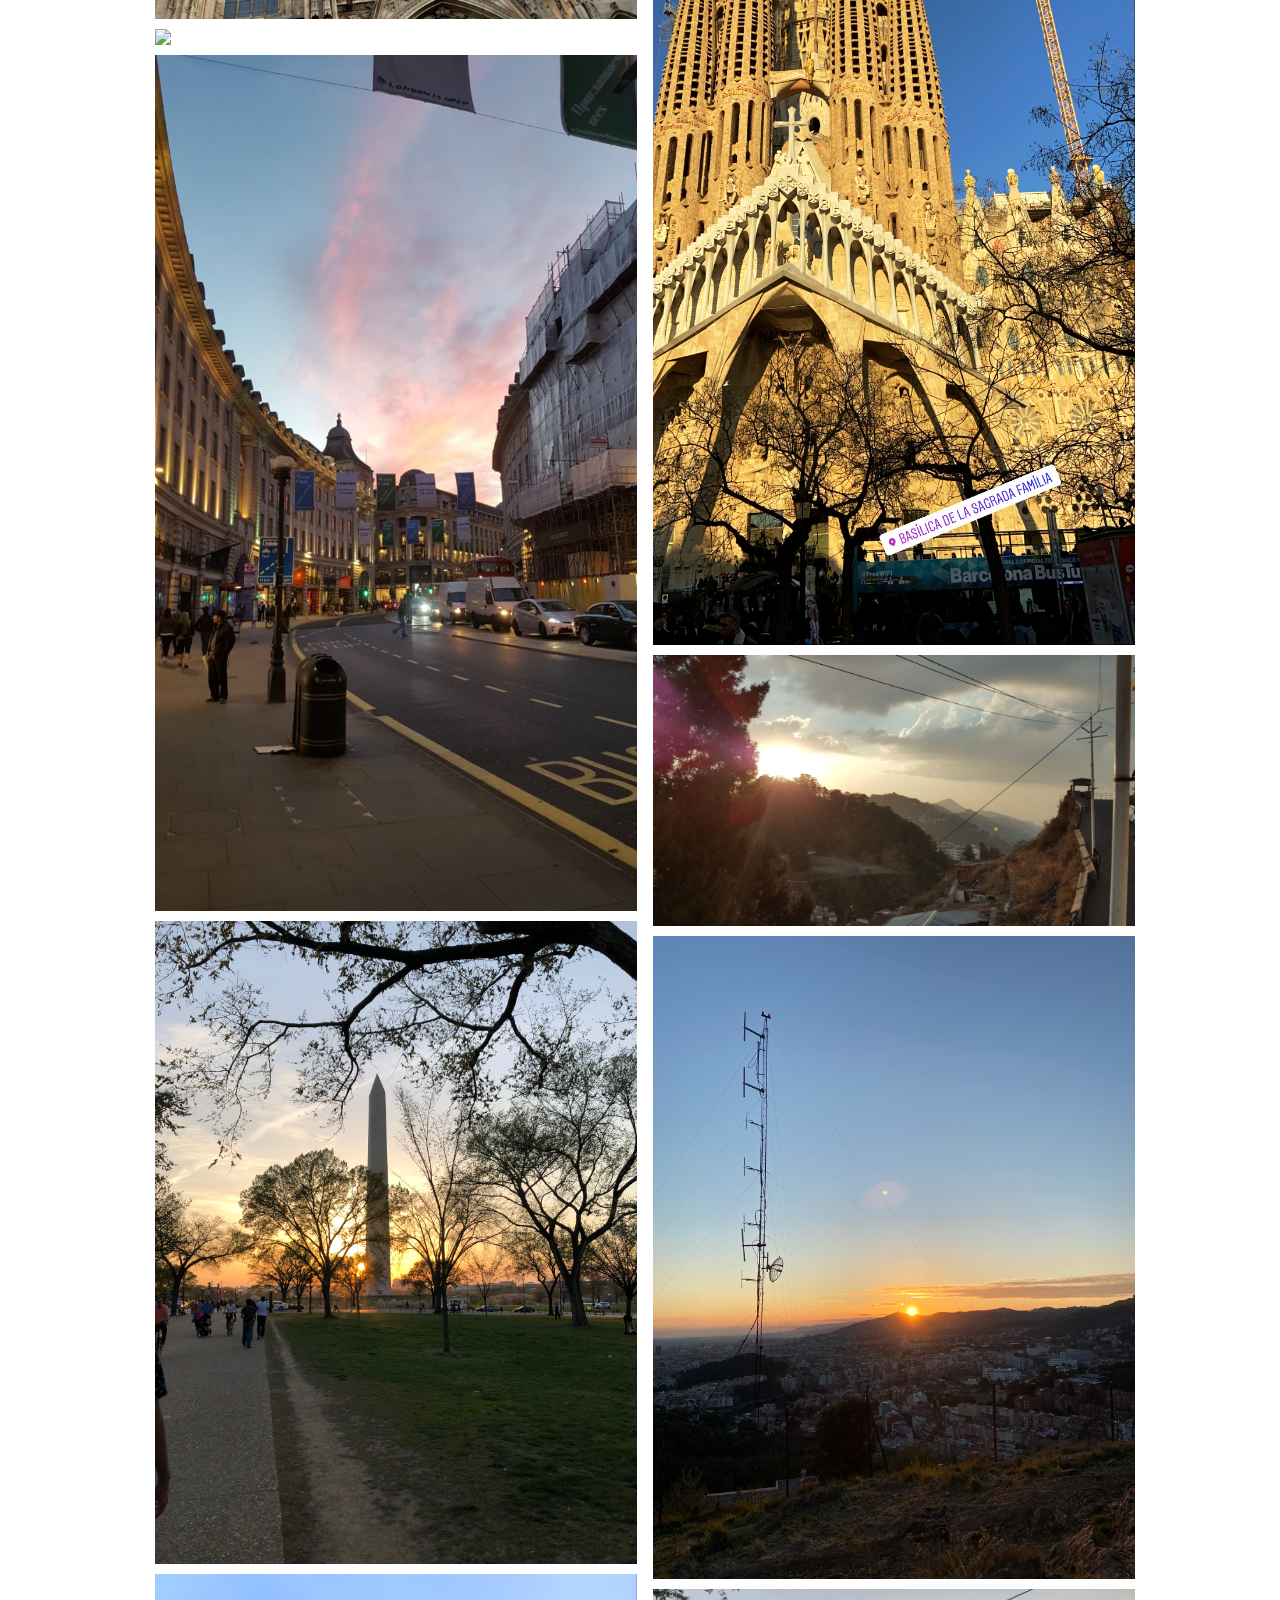
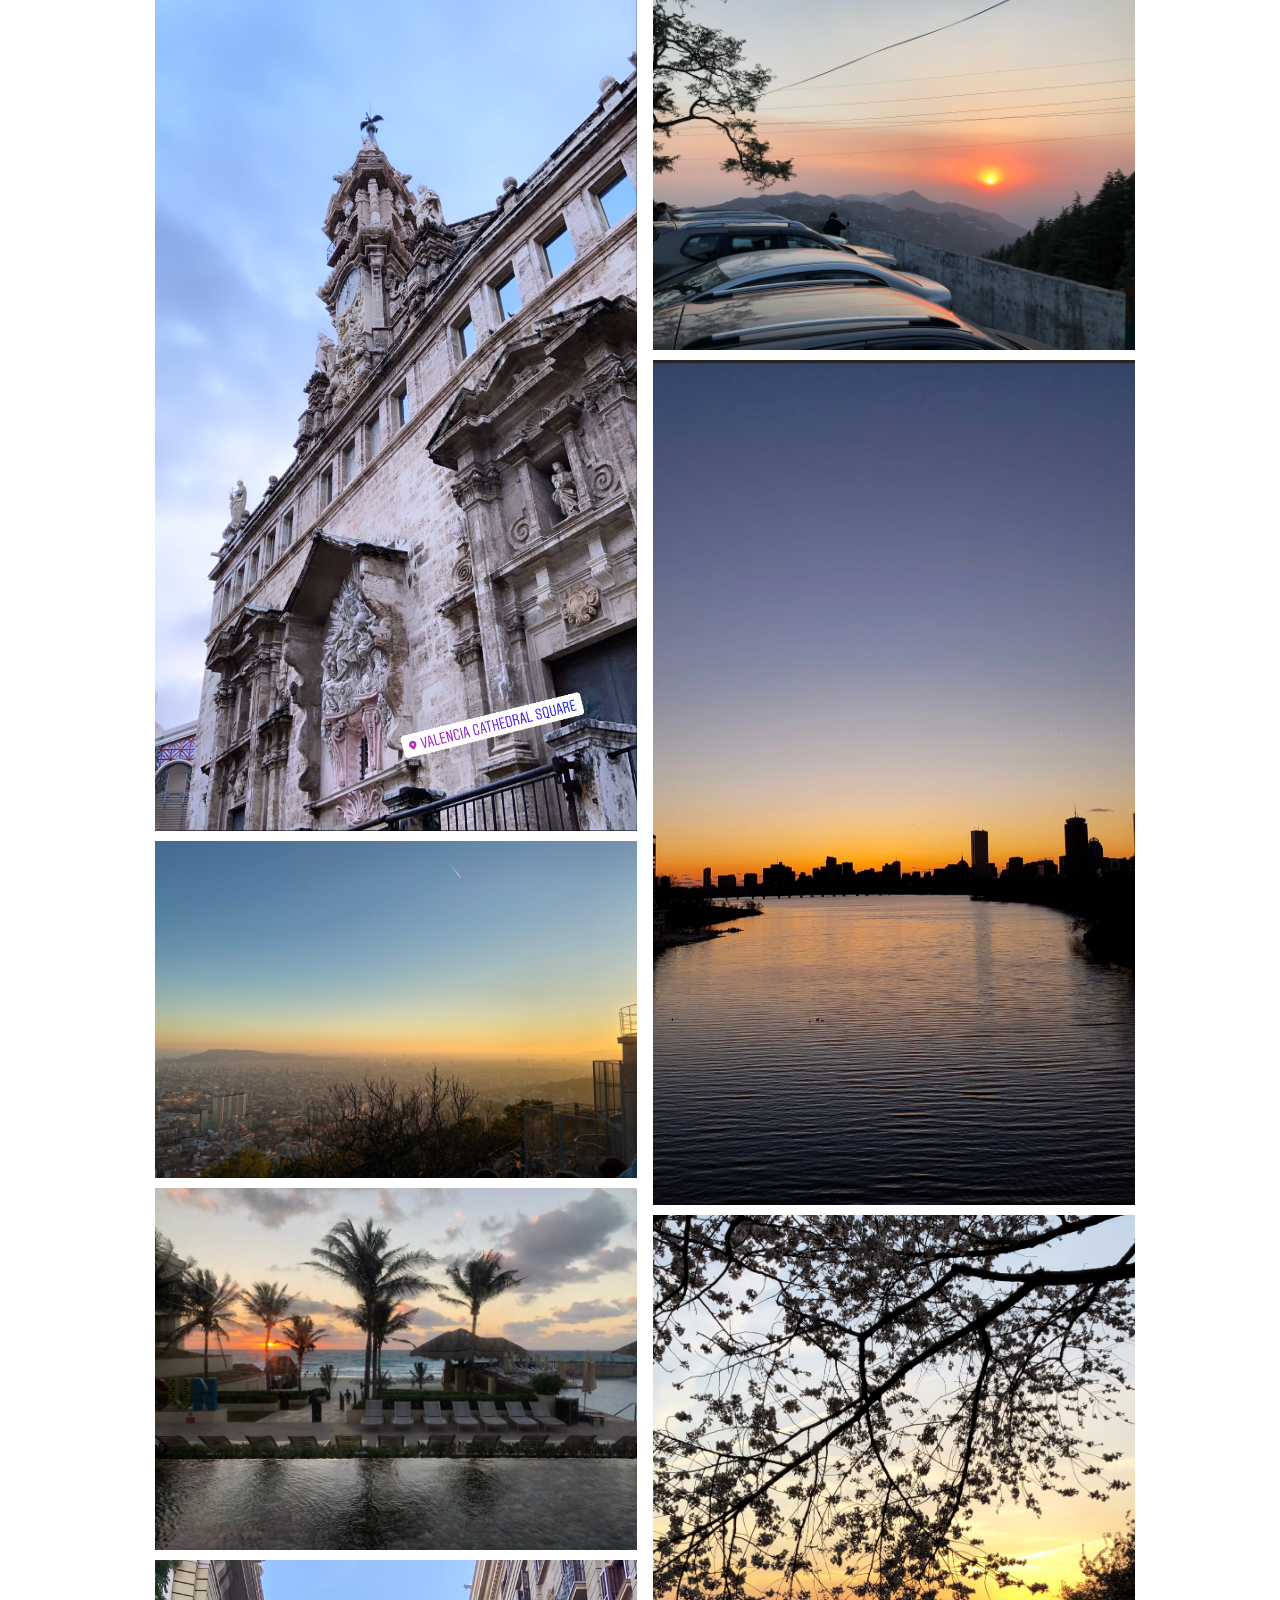
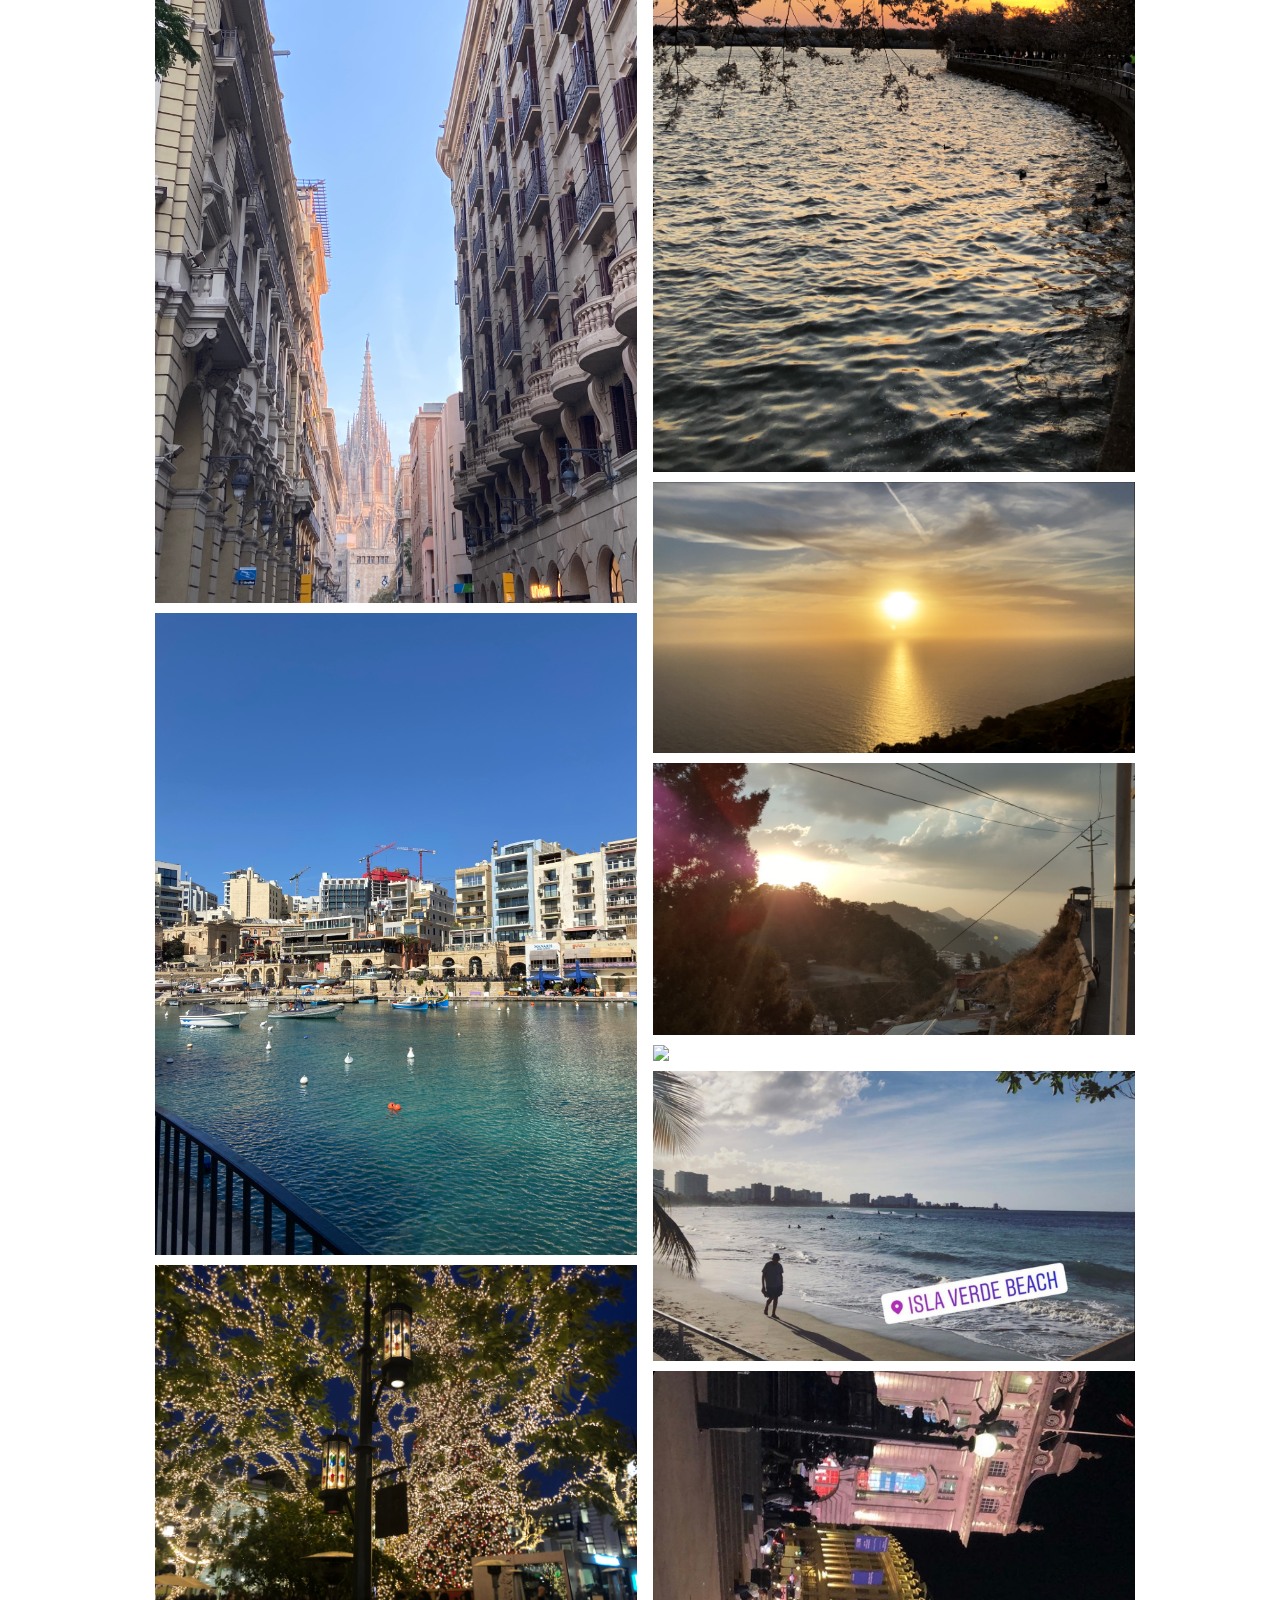
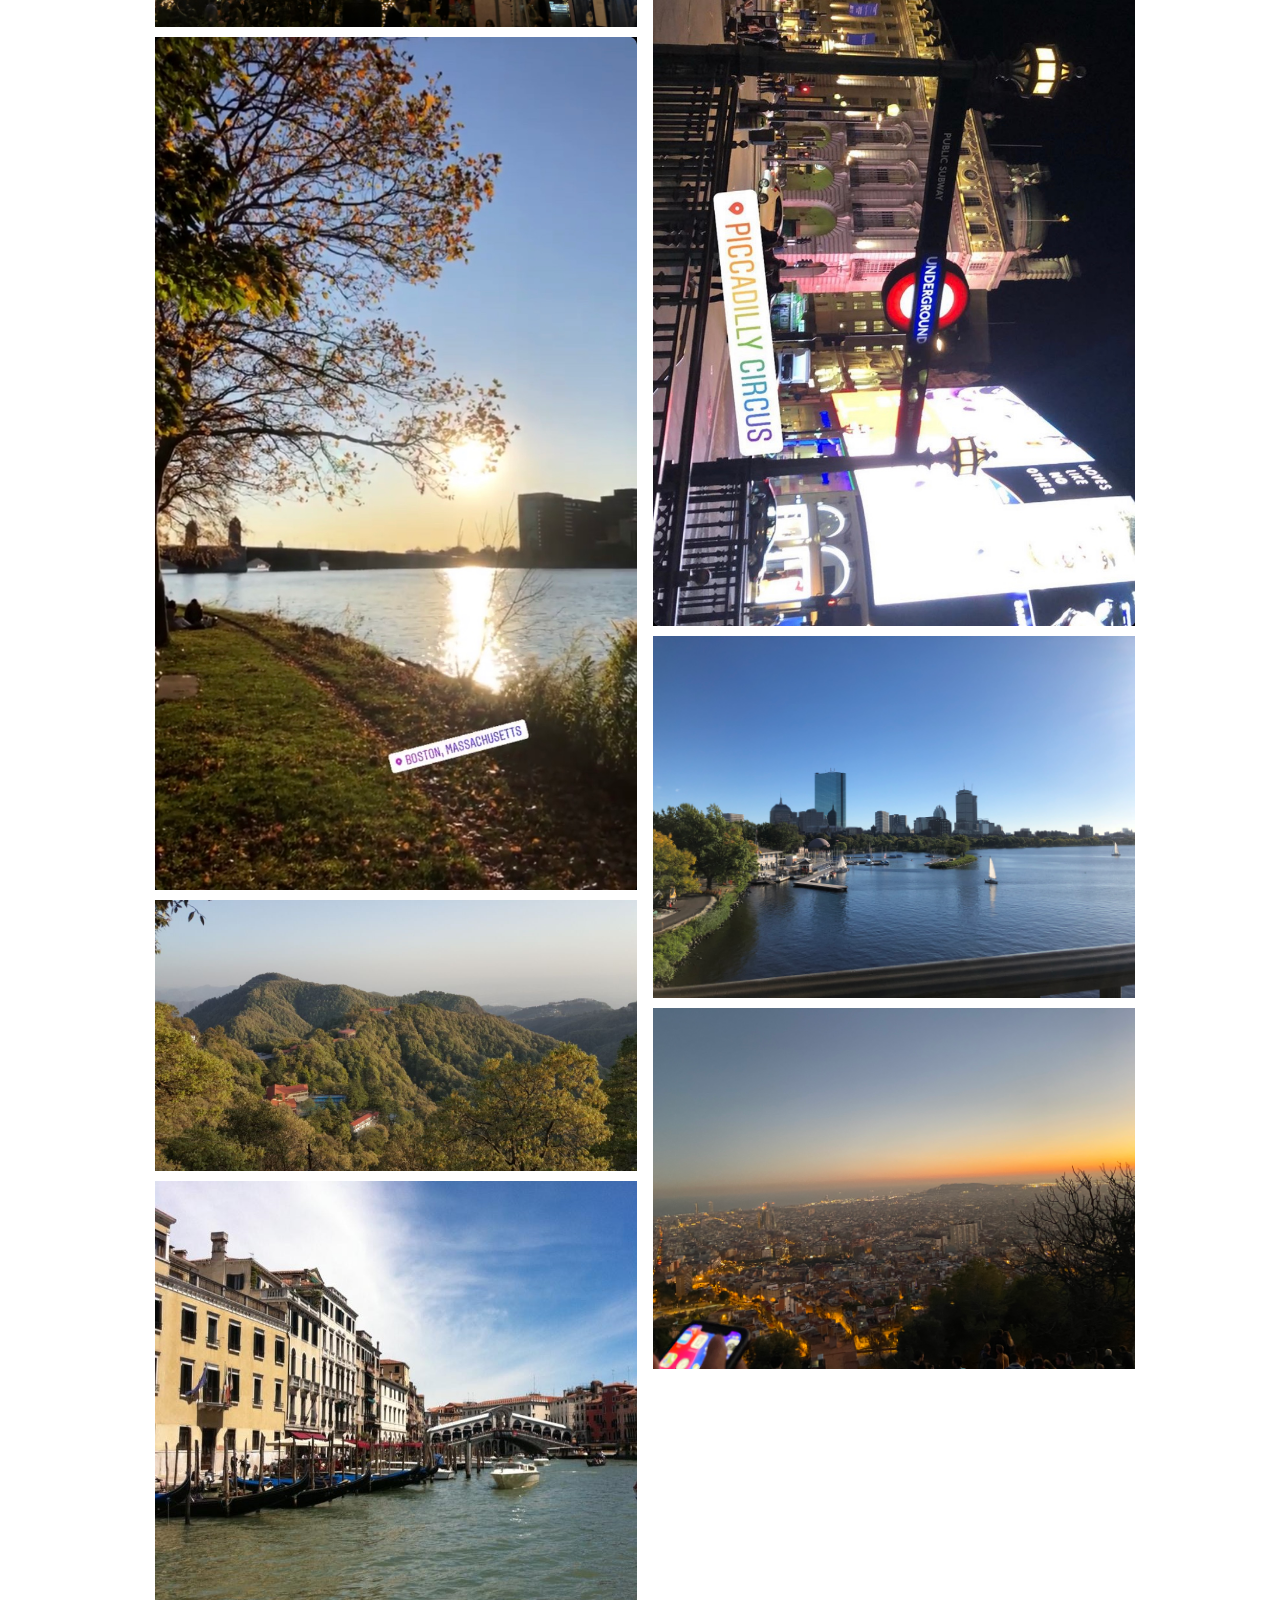
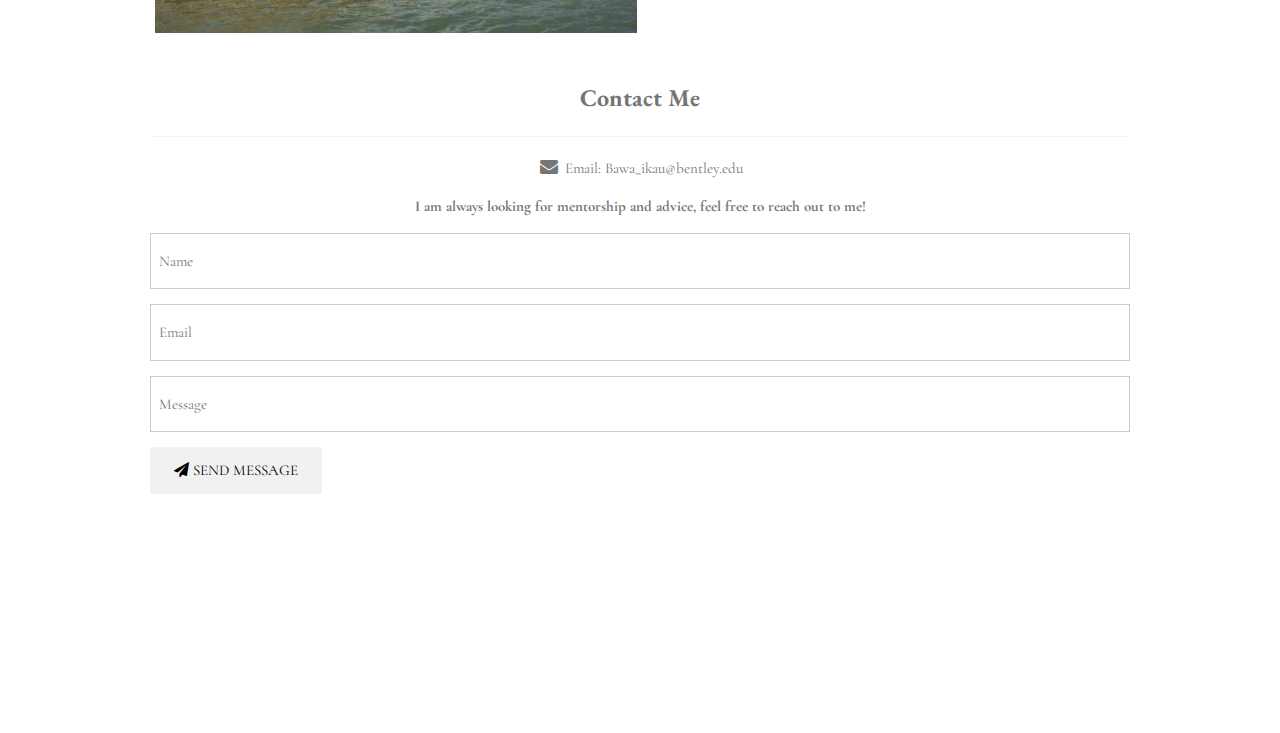
==== commit 0a737a64: "Add files via upload" ====
--- a/index.html
+++ b/index.html
@@ -245,8 +245,12 @@
 		<div class="text-center">
 		<button class="w3-button w3-dark-grey w3-padding-large">
       		<a href="Resume.pdf">Download Resume</a>
-    	</button></div>
-
+    	</button>
+    	
+    		<a href="https://www.linkedin.com/in/ikaum-bawa-766390155">
+    		<img src="images/linkedin.png" alt="LinkedIN Logo" width="40" height="40">
+   			 </a> 
+</div>
  
   
   <hr>
